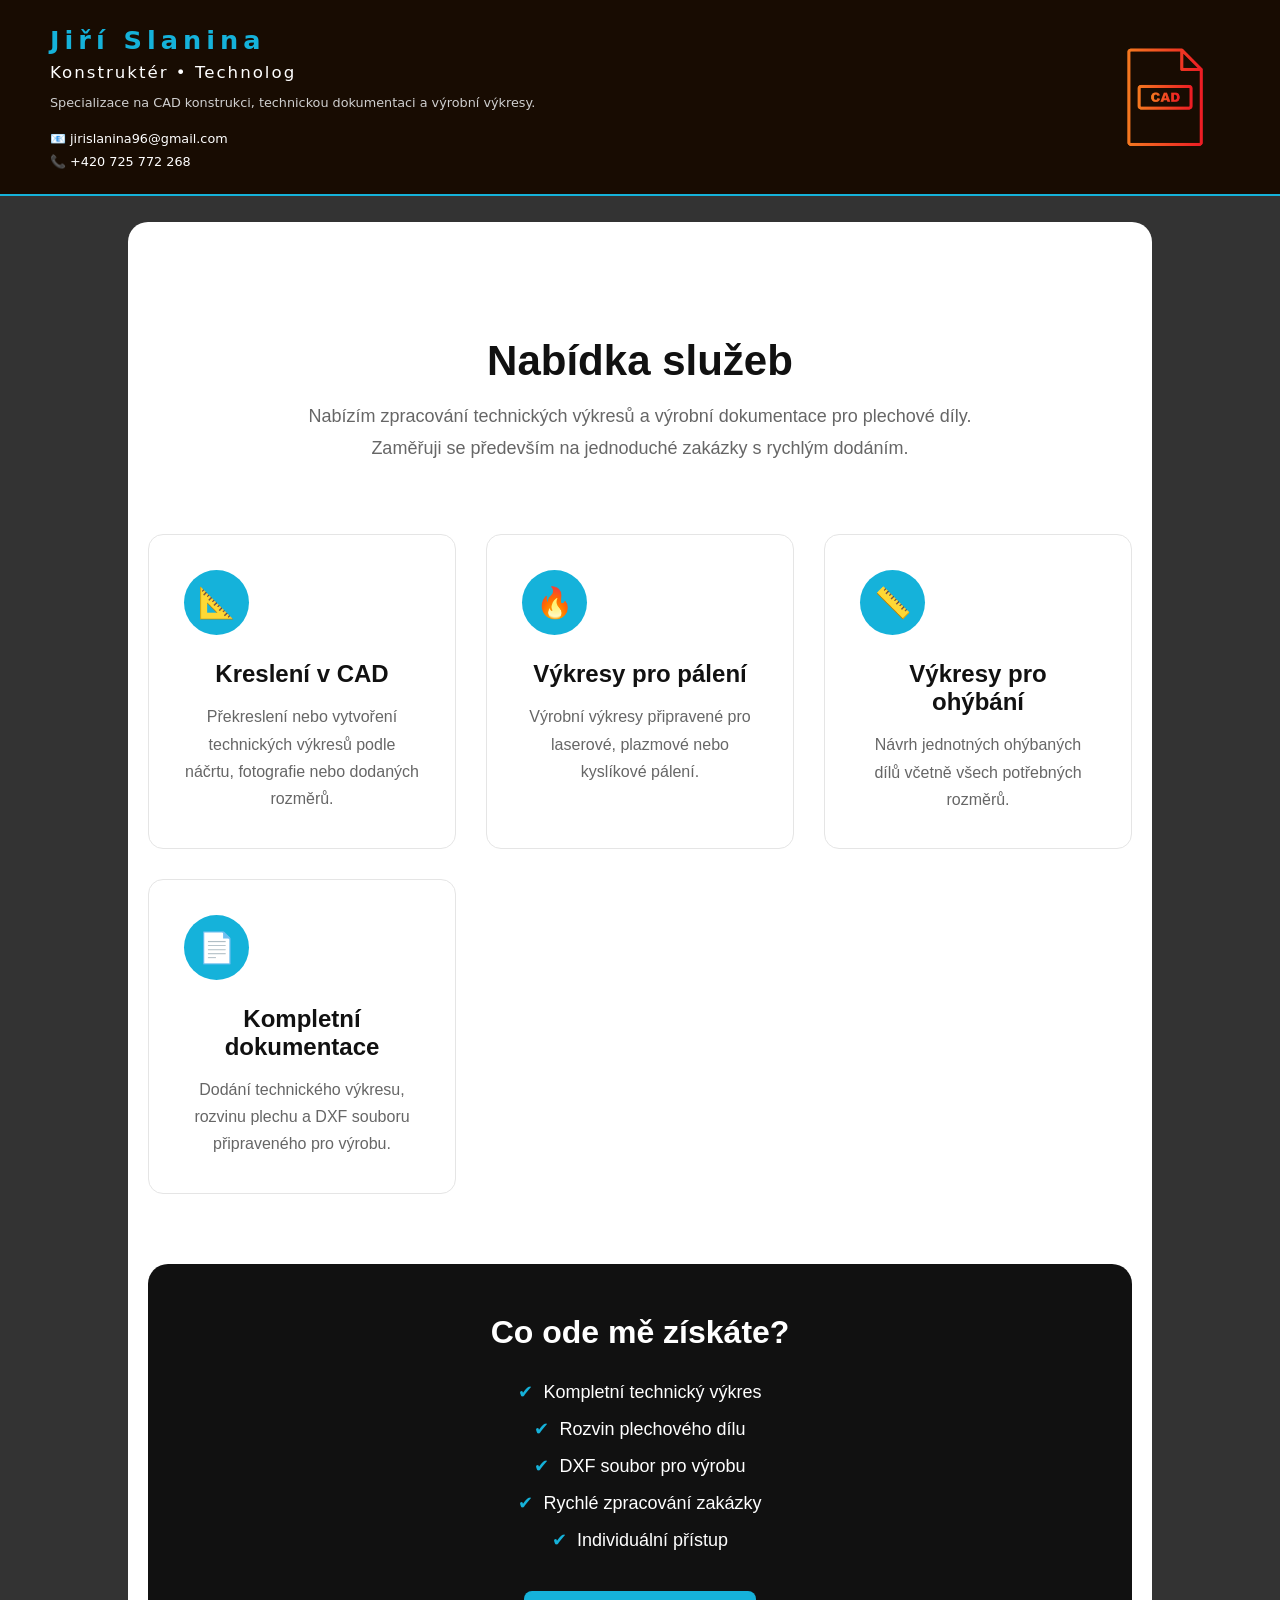
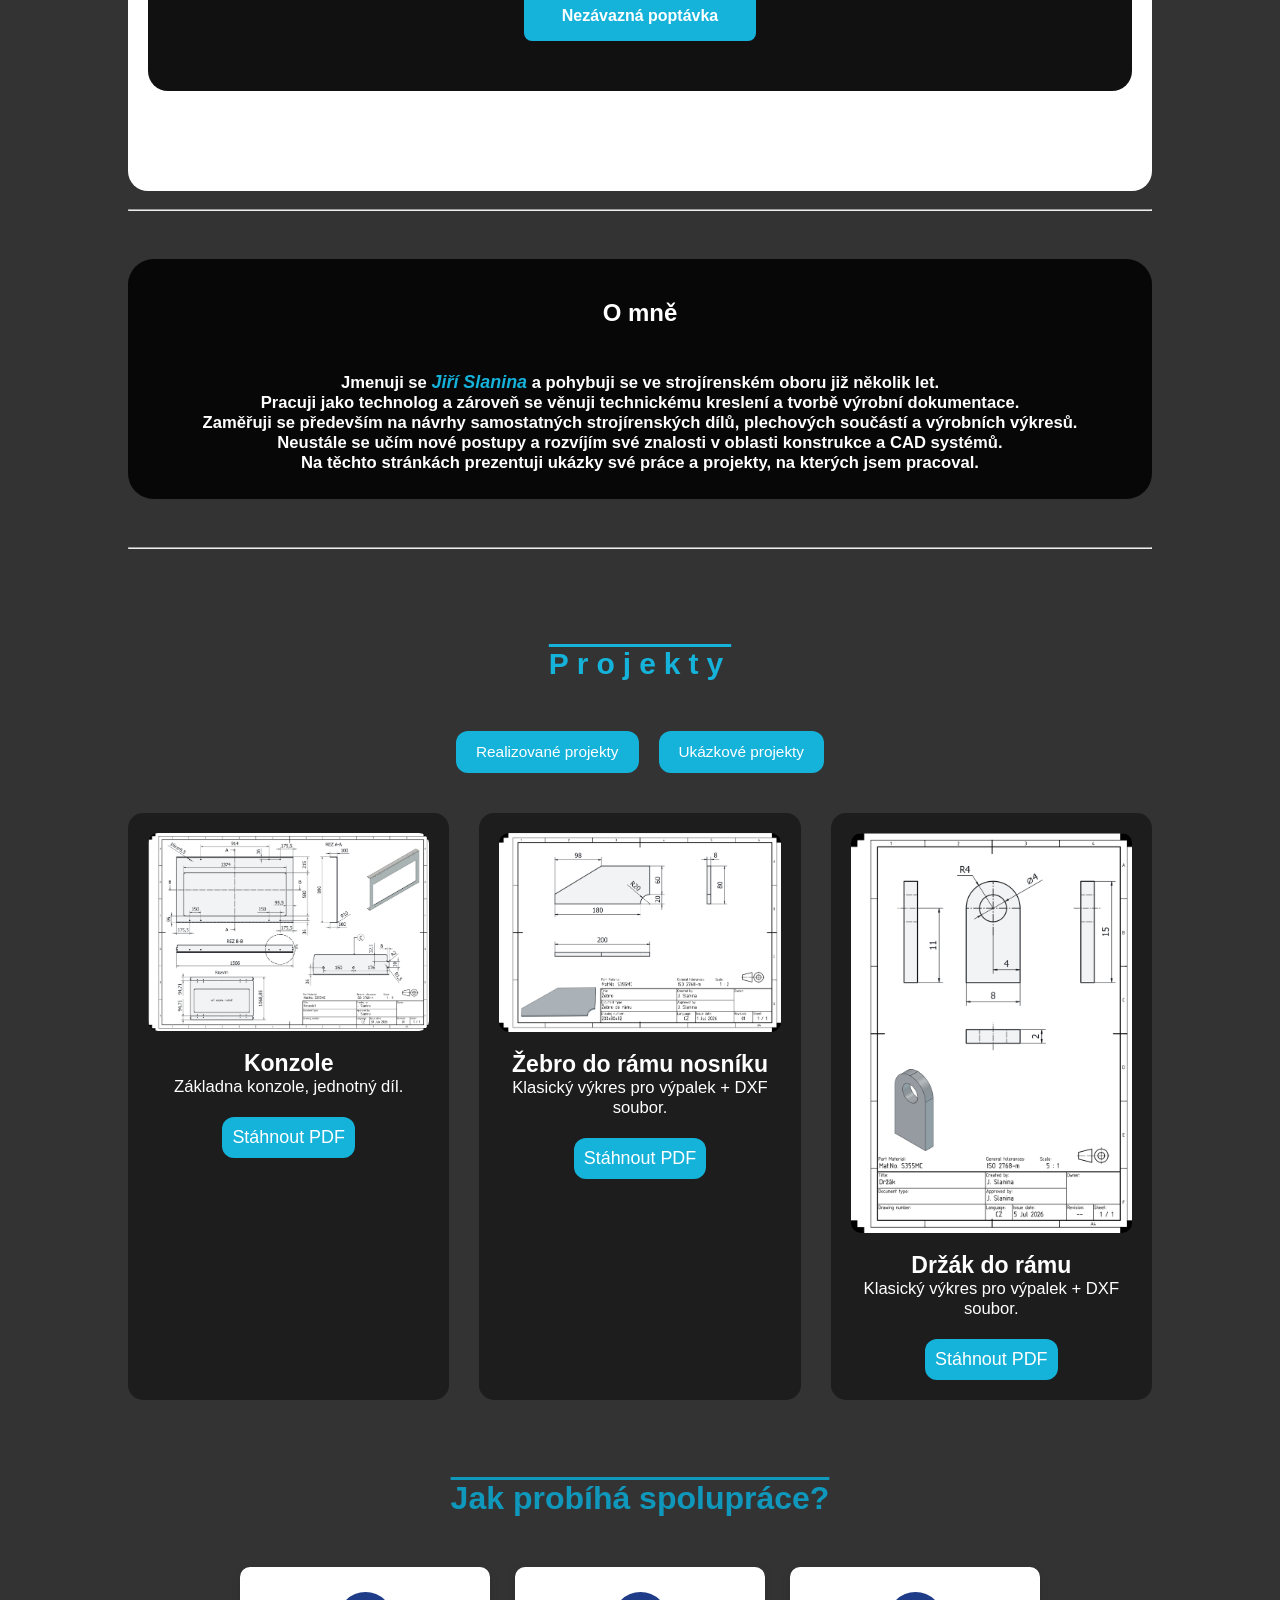
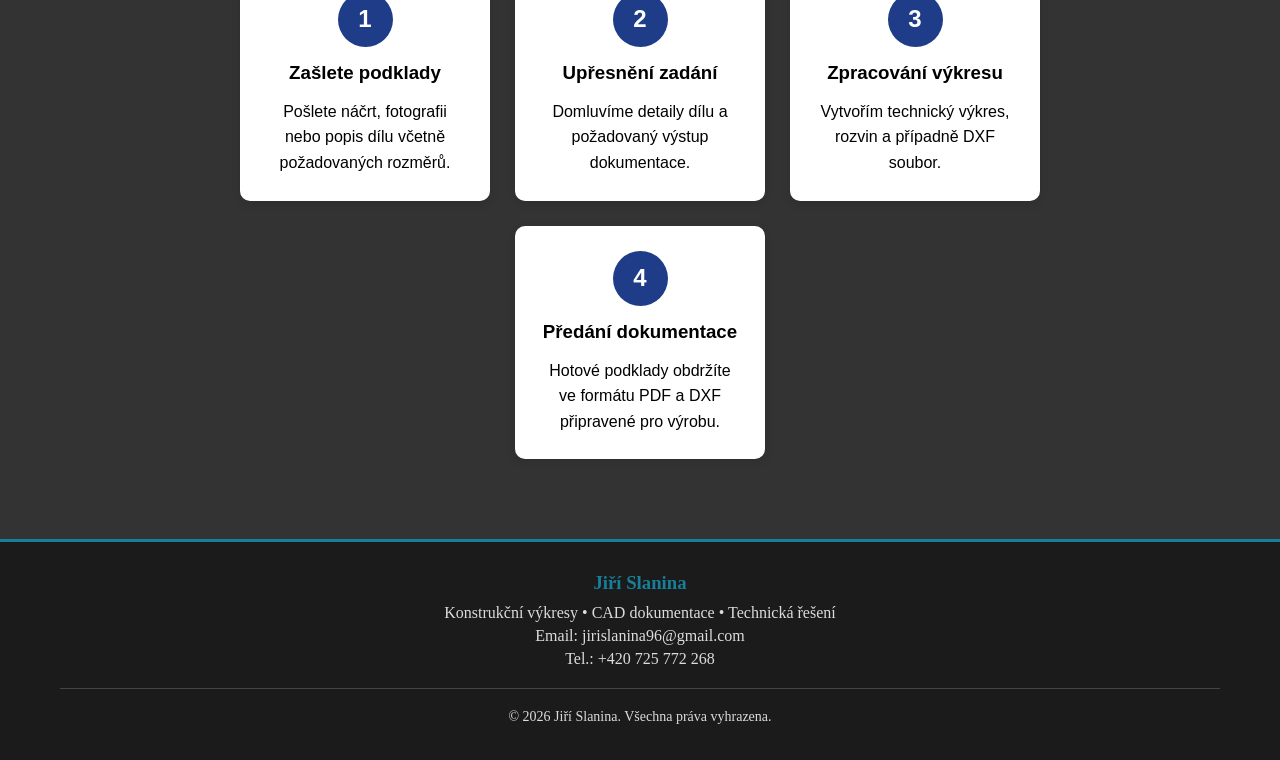
==== index.html @ 7b2557df "Add files via upload" ====
<!DOCTYPE html>
<html lang="cs">

<head>
    <meta charset="UTF-8">
    <meta name="viewport" content="width=device-width, initial-scale=1.0">
    <link rel="stylesheet" href="index-style.css">
    <link rel="shortcut icon" href="favicon/favicon-32x32.png" type="image/x-icon">
    <title>Jiří Slanina - Konstrukcér CAD</title>
</head>

<body>

    <header>

    <div class="header-info">

        <div class="hlavicka">
            <h2>Jiří Slanina</h2>
            <p>Konstruktér • Technolog</p>
            <span>Specializace na CAD konstrukci, technickou dokumentaci a výrobní výkresy.</span>
        </div>

        <div class="contact">
            <h4>📧 jirislanina96@gmail.com</h4>
            <h4>📞 +420 725 772 268</h4>
        </div>

    </div>

    <div class="ikona">
        <img src="img/cad-ikon.png" alt="CAD ikona">
    </div>

</header>


    <main>



        <!--**********************ZKUŠEBNÍ-->
        <section id="sluzby" class="services">
            <div class="container">

                <div class="section-title">
                    <h2>Nabídka služeb</h2>
                    <p>
                        Nabízím zpracování technických výkresů a výrobní dokumentace
                        pro plechové díly. Zaměřuji se především na jednoduché zakázky
                        s rychlým dodáním.
                    </p>
                </div>

                <div class="services-grid">

                    <div class="service-box">
                        <div class="icon">📐</div>
                        <h3>Kreslení v CAD</h3>
                        <p>
                            Překreslení nebo vytvoření technických výkresů podle
                            náčrtu, fotografie nebo dodaných rozměrů.
                        </p>
                    </div>

                    <div class="service-box">
                        <div class="icon">🔥</div>
                        <h3>Výkresy pro pálení</h3>
                        <p>
                            Výrobní výkresy připravené pro laserové, plazmové
                            nebo kyslíkové pálení.
                        </p>
                    </div>

                    <div class="service-box">
                        <div class="icon">📏</div>
                        <h3>Výkresy pro ohýbání</h3>
                        <p>
                            Návrh jednotných ohýbaných dílů včetně všech
                            potřebných rozměrů.
                        </p>
                    </div>

                    <div class="service-box">
                        <div class="icon">📄</div>
                        <h3>Kompletní dokumentace</h3>
                        <p>
                            Dodání technického výkresu, rozvinu plechu a DXF souboru
                            připraveného pro výrobu.
                        </p>
                    </div>

                </div>

                <div class="service-info">

                    <h3>Co ode mě získáte?</h3>

                    <ul>
                        <li>Kompletní technický výkres</li>
                        <li>Rozvin plechového dílu</li>
                        <li>DXF soubor pro výrobu</li>
                        <li>Rychlé zpracování zakázky</li>
                        <li>Individuální přístup</li>
                    </ul>

                    <a href="kontakt.html" target="_blank" class="btn-primary">
                        Nezávazná poptávka
                    </a>

                </div>

            </div>
        </section>

        <!--****************************-->


<br>
<hr>
<br>
        <div class="me">
            <h1>O mně</h1>
            <h3>Jmenuji se <i>Jiří Slanina</i> a pohybuji se ve strojírenském oboru již několik let. <br>Pracuji
                jako technolog a zároveň se věnuji technickému kreslení a tvorbě výrobní dokumentace. <br>Zaměřuji se především na návrhy samostatných strojírenských dílů, plechových součástí a výrobních
                výkresů. <br>Neustále se učím nové postupy a rozvíjím své znalosti v oblasti konstrukce a CAD
                systémů. <br>Na těchto stránkách prezentuji ukázky své práce a projekty, na kterých jsem pracoval.
            </h3>
        </div>
        <br>
<hr>
<br>
        <section class="projekty">

    <h1>Projekty</h1>

    <div class="projekty-menu">
        <button id="btn-real">Realizované projekty</button>
        <button id="btn-test">Ukázkové projekty</button>
    </div>

    <!-- REALIZOVANÉ -->

    <div class="projekty-row" id="realizovane">

        <div class="projekt">
            <img src="project/konzole.png" alt="Projekt 4">
            <h3>Konzole</h3>
            <p>Základna konzole, jednotný díl.</p>
            <a href="project/Konzole-1.pdf" download>Stáhnout PDF</a>
        </div>

        <div class="projekt">
            <img src="project/Žebro do rámu.png" alt="Projekt 2">
            <h3>Žebro do rámu nosníku</h3>
            <p>Klasický výkres pro výpalek + DXF soubor.</p>
            <a href="project/Žebro 200x80x8.pdf" download>Stáhnout PDF</a>
        </div>

        <div class="projekt">
            <img src="project/Držák.png" alt="Projekt 2">
            <h3>Držák do rámu</h3>
            <p>Klasický výkres pro výpalek + DXF soubor.</p>
            <a href="project/Držák.pdf" download>Stáhnout PDF</a>
        </div>
    </div>

    <!--                         UKÁZKOVÉ                  -->

    <div class="projekty-row" id="ukazkove">

        <div class="projekt">
            <img src="project/Držak světla v kabině.png" alt="Projekt 3">
            <h3>Držák světla v kabině</h3>
            <p>Ohýbaný díl s drážkami a otvory + rozvin s DXF.</p>
            <a href="project/Žebro 200x80x8.pdf" download>Stáhnout PDF</a>
        </div>

        <div class="projekt">
            <img src="project/Podložka.png" alt="Projekt 4">
            <h3>Podložka</h3>
            <p>Technický výkres podložky pro usazení trubky.</p>
            <a href="project/Konzole-1.pdf" download>Stáhnout PDF</a>
        </div>

        <div class="projekt">
            <img src="project/Výpalek s otvorem.png" alt="Projekt 5">
            <h3>Krytka</h3>
            <p>Zakrývací plech.</p>
            <a href="project/Výpalek s otvorem.pdf" download>Stáhnout PDF</a>
        </div>

    </div>

</section>


        <section class="spoluprace">

    <h1>Jak probíhá spolupráce?</h1>

    <div class="kroky">

        <div class="krok">
            <span>1</span>
            <h3>Zašlete podklady</h3>
            <p>
                Pošlete náčrt, fotografii nebo popis dílu
                včetně požadovaných rozměrů.
            </p>
        </div>

        <div class="krok">
            <span>2</span>
            <h3>Upřesnění zadání</h3>
            <p>
                Domluvíme detaily dílu a požadovaný
                výstup dokumentace.
            </p>
        </div>

        <div class="krok">
            <span>3</span>
            <h3>Zpracování výkresu</h3>
            <p>
                Vytvořím technický výkres, rozvin
                a případně DXF soubor.
            </p>
        </div>

        <div class="krok">
            <span>4</span>
            <h3>Předání dokumentace</h3>
            <p>
                Hotové podklady obdržíte ve formátu
                PDF a DXF připravené pro výrobu.
            </p>
        </div>

    </div>

</section>


    </main>
    <!--**************************KONEC MAIN***************************
-->


    <footer>
        <div class="paticka">
            <div class="paticka-info">
                <h3>Jiří Slanina</h3>
                <p>Konstrukční výkresy • CAD dokumentace • Technická řešení</p>
            </div>

            <div class="paticka-kontakt">
                <p>Email: jirislanina96@gmail.com</p>
                <p>Tel.: +420 725 772 268</p>
            </div>

            <div class="paticka-copy">
                <p>&copy; 2026 Jiří Slanina. Všechna práva vyhrazena.</p>
            </div>
        </div>
    </footer>

<script src="script.js"></script>
</body>

</html>
---- index-style.css ----
*{
    margin: 0;
    padding: 0;
    box-sizing:border-box;
}


/*      BODY
*/
body{
    background-color: #000000cc;
}





/*      BODY END
*/






/*      HEADER
*/
header{
    width: 100%;
    background-color: rgb(24, 12, 2);
    border-bottom: 2px solid #15b2da;

    display: flex;
    justify-content: space-between;
    align-items: center;

    padding: 25px 50px;

    font-family: system-ui, -apple-system, BlinkMacSystemFont,
                 'Segoe UI', Roboto, Oxygen, Ubuntu, Cantarell,
                 'Open Sans', 'Helvetica Neue', sans-serif;
}

.header-info{
    display: flex;
    flex-direction: column;
    gap: 20px;
}

.hlavicka h2{
    font-size: clamp(24px, 2vw, 40px);
    color: #15b2da;
    letter-spacing: 5px;
    margin-bottom: 8px;
}

.hlavicka p{
    font-size: clamp(15px, 1.3vw, 24px);
    color: #ffffff;
    letter-spacing: 2px;
    margin-bottom: 10px;
}

.hlavicka span{
    color: #cfcfcf;
    font-size: clamp(12px, 1vw, 18px);
}

.contact{
    display: flex;
    flex-direction: column;
    gap: 8px;
}

.contact h4{
    color: white;
    font-size: clamp(12px, 1vw, 18px);
    font-weight: 500;
}

.ikona img{
    width: 130px;
    display: block;
}

@media (max-width: 768px){

    header{
        flex-direction: column;
        text-align: center;
        gap: 25px;
        padding: 25px 15px;
    }

    .header-info{
        align-items: center;
    }

    .ikona img{
        width: 100px;
    }
}


/**************************************/

/**************************************************zkušební */
.services{
    background:#ffffff;
    padding:100px 20px;
    border-radius: 20px;
}

.container{
    max-width:1200px;
    margin:auto;
}

.section-title{
    text-align:center;
    margin-bottom:70px;
}

.section-title span{
    color:#15b2da;
    font-weight:700;
    letter-spacing:2px;
    font-size: clamp(14px, 1.5vw, 28px);
    text-decoration: overline;
}

.section-title h2{
    font-size:42px;
    color:#111;
    margin:15px 0;
}

.section-title p{
    max-width:700px;
    margin:auto;
    color:#666;
    line-height:1.8;
    font-size:18px;
}

.services-grid{
    display:grid;
    grid-template-columns:repeat(auto-fit,minmax(260px,1fr));
    gap:30px;
}

.service-box{
    background:#fff;
    border:1px solid #e5e5e5;
    border-radius:15px;
    padding:35px;
    transition:.3s;
}

.service-box:hover{
    transform:translateY(-8px);
    border-color:#15b2da;
    box-shadow:0 15px 35px rgba(0,0,0,.08);
}

.icon{
    width:65px;
    height:65px;
    background:#15b2da;
    color:#fff;
    border-radius:50%;
    display:flex;
    justify-content:center;
    align-items:center;
    font-size:30px;
    margin-bottom:25px;
}

.service-box h3{
    font-size:24px;
    margin-bottom:15px;
    color:#111;
}

.service-box p{
    color:#666;
    line-height:1.7;
}

.service-info{
    margin-top:70px;
    background:#111;
    color:#fff;
    border-radius:20px;
    padding:50px;
    text-align:center;
}

.service-info h3{
    font-size:32px;
    margin-bottom:30px;
}

.service-info ul{
    list-style:none;
    padding:0;
    margin:0 0 40px;
}

.service-info li{
    margin:15px 0;
    font-size:18px;
}

.service-info li::before{
    content:"✔";
    color:#15b2da;
    margin-right:10px;
}

.btn-primary{
    display:inline-block;
    background:#15b2da;
    color:#fff;
    padding:16px 38px;
    border-radius:8px;
    text-decoration:none;
    font-weight:600;
    transition:.3s;
}

.btn-primary:hover{
    background:#0f98bb;
    transform:translateY(-3px);
}


/********************************/

/*      HEADER END
*/










/*      MAIN
*/

main{
    width: 80%;
    text-align: center;
    margin: 2vw auto;
    font-family:'Trebuchet MS', 'Lucida Sans Unicode', 'Lucida Grande', 'Lucida Sans', Arial, sans-serif;
}

.me{
    background-color: rgba(0, 0, 0, 0.863);
    padding: 2vw;
    border-radius: 2vw;
    margin: 30px auto;
}

.me:hover{
    background-color: #f1e6e61a;
    transition: background 0.7s;
}

.me h1{
    font-size: clamp(24px, 1.7vw, 32px);
    padding: 15px;
    text-align: center;
    color: #fff;
}

.me h3{
    font-size: clamp(12px, 1.3vw, 22px);
    text-align: center;
    margin-top: 30px;
    color: #fff;
}

.me h3 i{
    color: #15b2da;
    font-size: clamp(14px, 1.4vw, 24px);
}



.projekty{
    margin: 2vw auto;
}

.projekty h1{
    margin-top: 80px;
    margin-bottom: 50px;
    text-decoration: overline;
    letter-spacing: 8px;
    color: #15b2da;
    font-size: clamp(30px, 2.2vw, 40px);
}

.projekty-row{
    display: grid;
    grid-template-columns: repeat(3, 1fr);
    gap: 30px;
    width: 100%;
    margin: auto;
}

.projekt{
    background: rgba(0,0,0,0.438);
    border-radius: 15px;
    padding: 20px;
    text-align: center;
}

.projekt:hover{
    transform: scale(1.05);
}

.projekt img{
    width: 100%;
    border-radius: 10px;
}

.projekt h3{
    font-size: clamp(20px, 1.8vw, 30px);
    color: #fff;
    margin-top: 15px;
}

.projekt p{
    font-size: clamp(12px, 1.3vw, 22px);
    margin-bottom: 20px;
    color: #fff;
}

.projekt a{
    text-decoration: none;
    font-size: clamp(10px, 1.4vw, 20px);
    background-color: #15b2da;
    color: #fff;
    padding: 10px;
    border-radius: 12px;
    display: inline-block;
    white-space: nowrap;
}

.projekt a:hover{
    color: #000;
    background-color: #15b3daa8;
    transition: background 0.5s;
}

@media (max-width:900px){
    .projekty-row{
        grid-template-columns: repeat(2,1fr);
    }
}

@media (max-width:600px){
    .projekty-row{
        grid-template-columns: 1fr;
    }
}

.projekty-menu{
    display: flex;
    justify-content: center;
    gap: 20px;
    margin-bottom: 40px;
}

.projekty-menu button{
    border: none;
    padding: 12px 20px;
    border-radius: 12px;
    background-color: #15b2da;
    color: white;
    cursor: pointer;
    font-size: clamp(12px, 1.2vw, 18px);
}

.projekty-menu button:hover{
    background-color: #15b3daa8;
    color: black;
    transition: 0.5s;
}

/* při načtení stránky budou vidět jen realizované */

#ukazkove{
    display: none;
}





/* SPOLUPRÁCE */

.spoluprace {
    max-width: 1200px;
    margin: 80px auto;
    padding: 0 20px;
    text-align: center;
}

.spoluprace h1 {
    margin-bottom: 50px;
    font-size: 2rem;
    color: #0f98bb;
    text-decoration: overline;
}

.kroky {
    display: flex;
    flex-wrap: wrap;
    justify-content: center;
    gap: 25px;
}

.krok {
    width: 250px;
    padding: 25px;
    background: white;
    border-radius: 10px;
    box-shadow: 0 3px 10px rgba(0,0,0,0.1);
    transition: 0.3s;
}

.krok:hover {
    transform: translateY(-5px);
}

.krok span {
    display: flex;
    justify-content: center;
    align-items: center;
    width: 55px;
    height: 55px;
    margin: 0 auto 15px;
    background: #1f3c88;
    color: white;
    font-size: 1.5rem;
    font-weight: bold;
    border-radius: 50%;
}

.krok h3 {
    margin-bottom: 15px;
}

.krok p {
    line-height: 1.6;
}
/*      MAIN END
*/










/*      FOOTER
*/

footer {
    background-color: #1b1b1b;
    border-top: 3px solid #15b3daa8;
    margin-top: 80px;
}

.paticka {
    max-width: 1200px;
    margin: 0 auto;
    padding: 30px 20px;
    text-align: center;
}

.paticka h3 {
    color: #15b3daa8;
    margin-bottom: 10px;
}

.paticka p {
    color: #dcdcdc;
    margin: 5px 0;
}

.paticka-copy {
    margin-top: 20px;
    padding-top: 15px;
    border-top: 1px solid #444;
    font-size: 14px;
}




/*      FOOTER END
*/
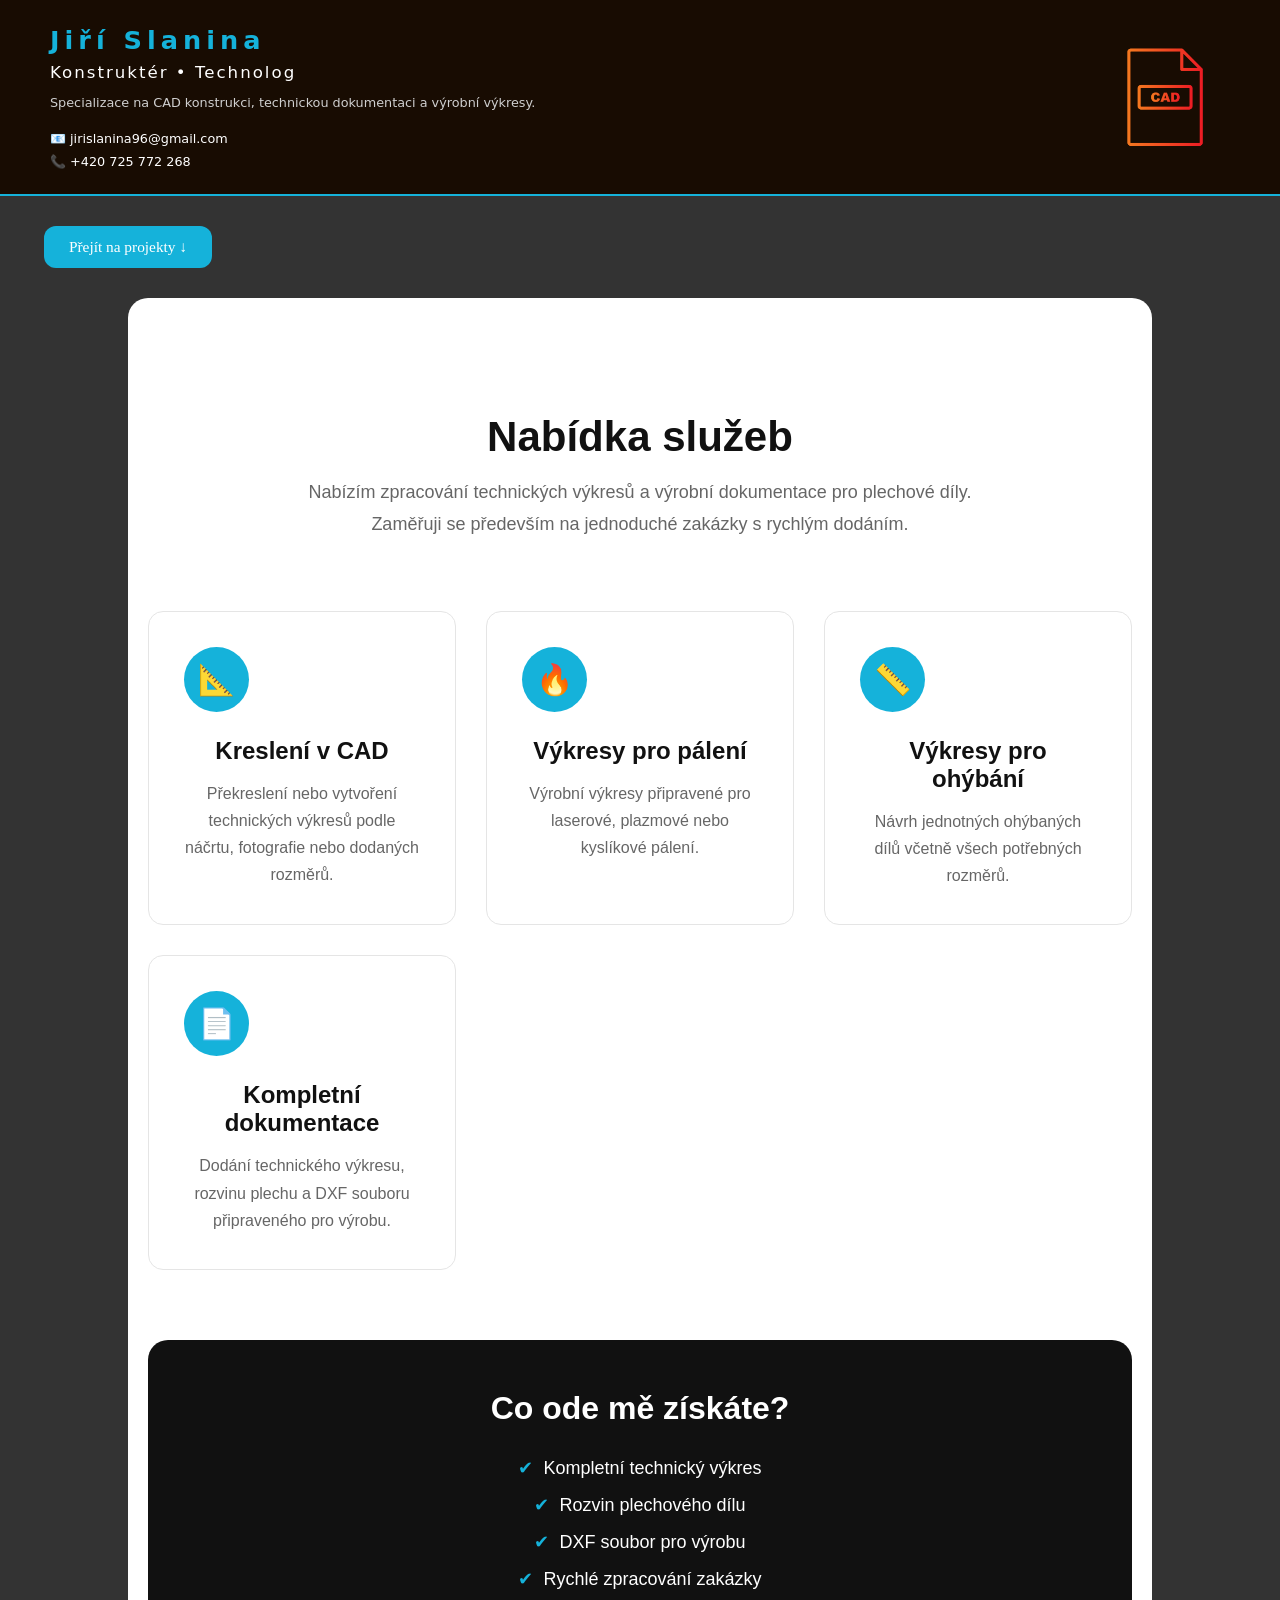
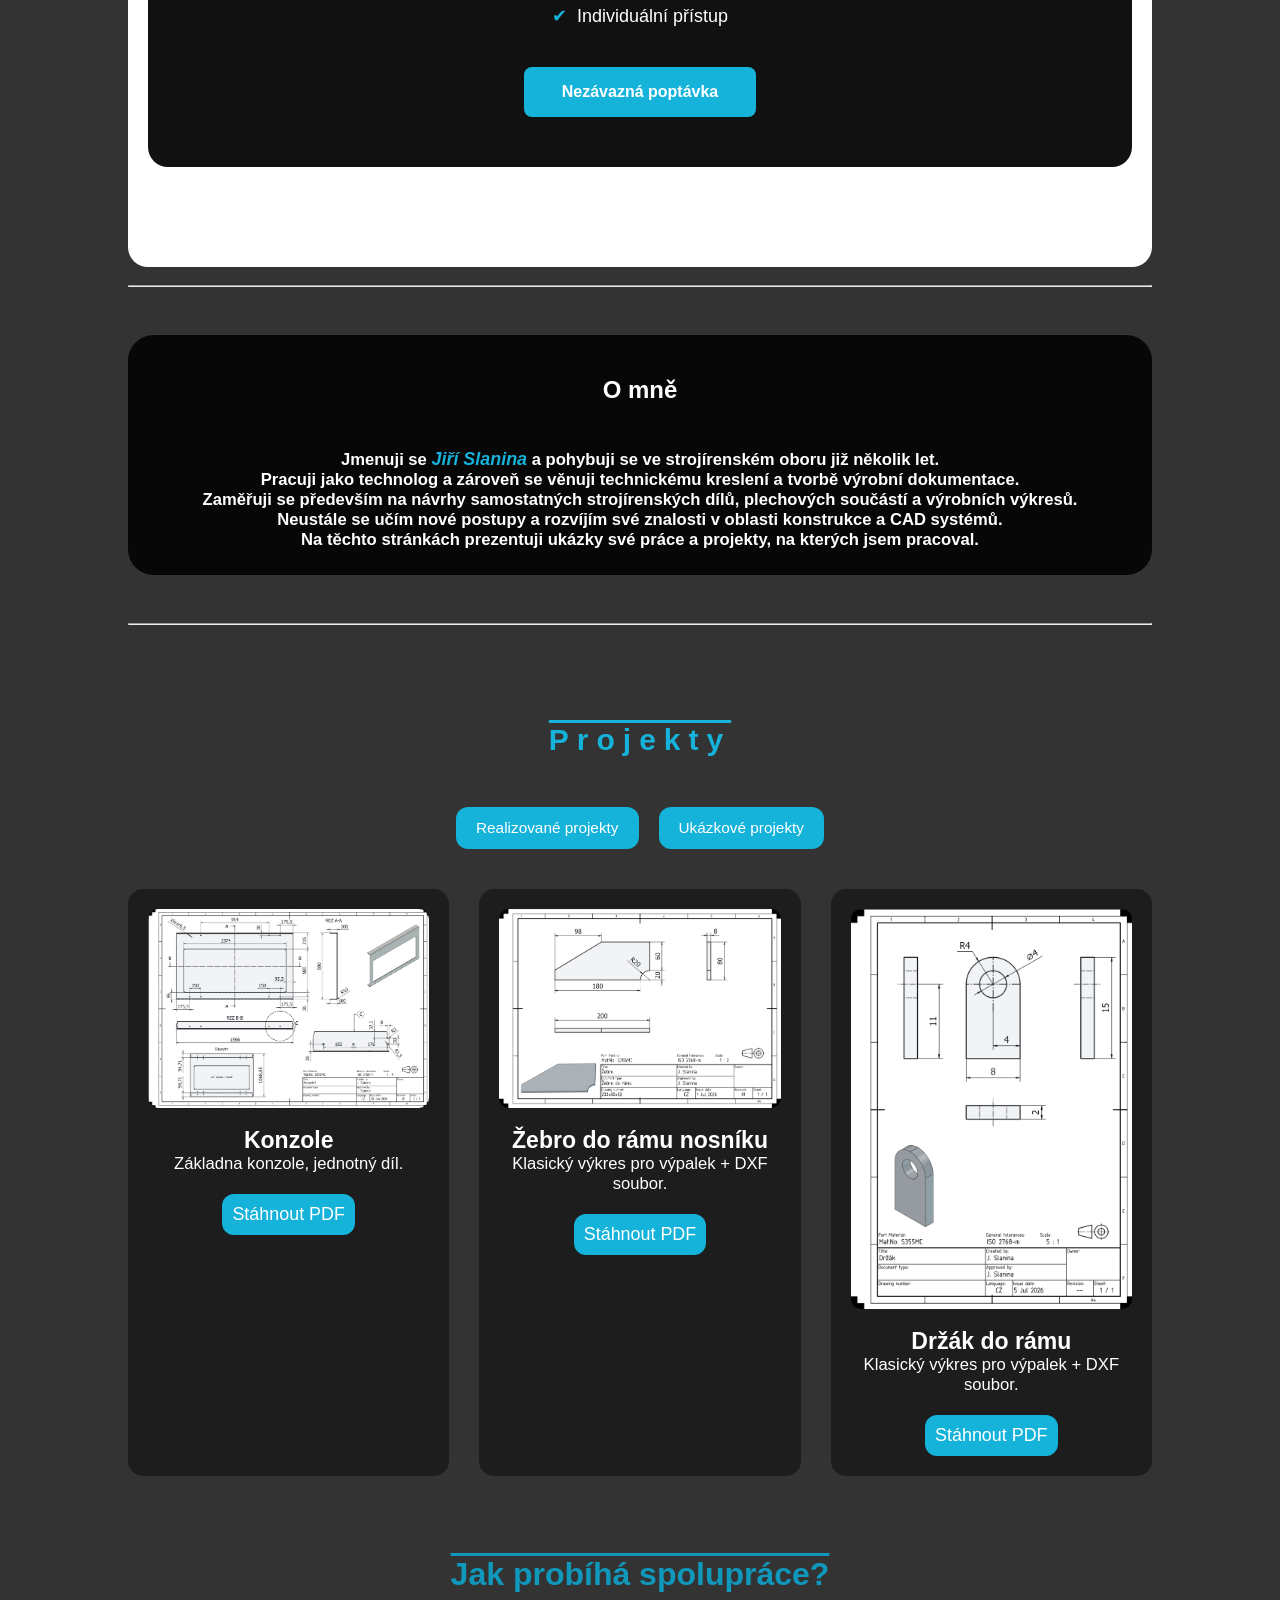
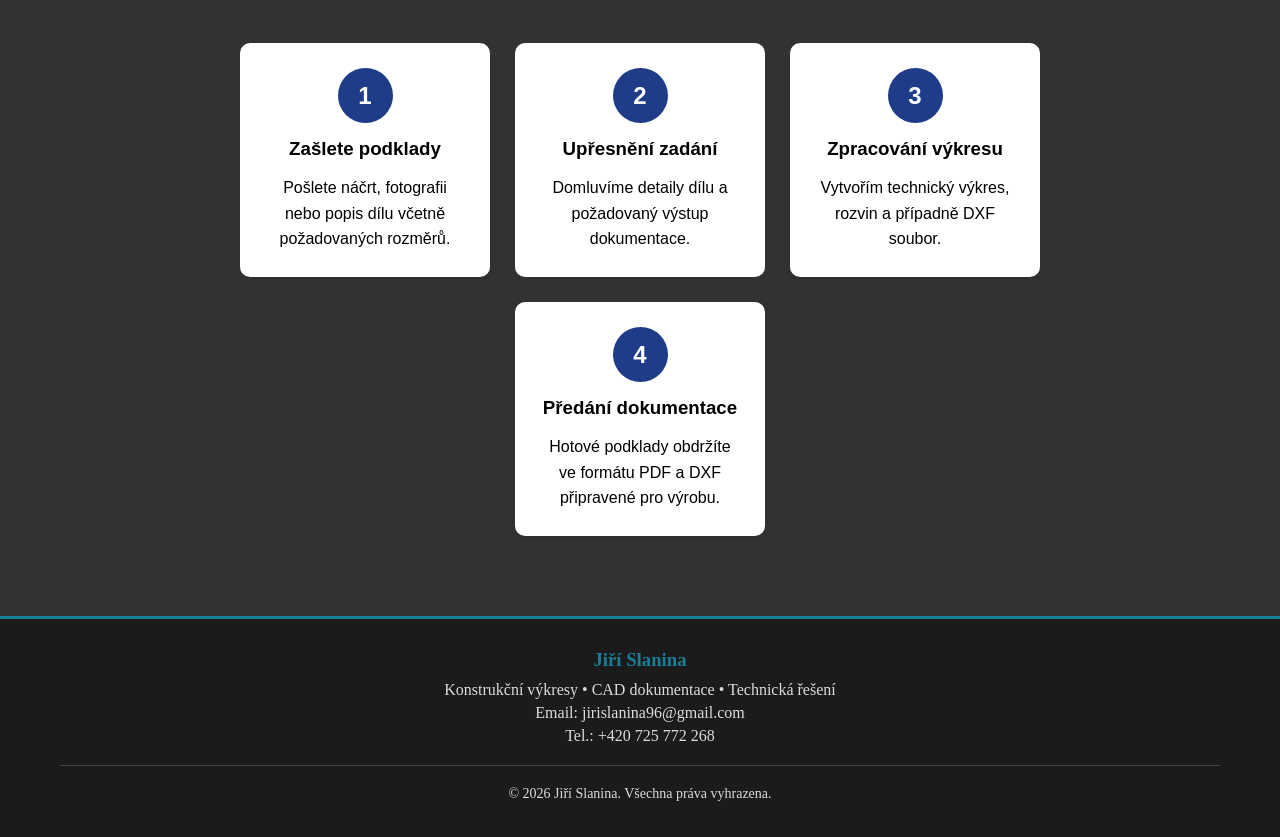
==== commit ba0110f9: "Add files via upload" ====
--- a/index.html
+++ b/index.html
@@ -34,6 +34,9 @@
 
 </header>
 
+    <div class="scroll-btn">
+        <a href="#projekty">Přejít na projekty ↓</a>
+    </div>
 
     <main>
 
@@ -130,18 +133,18 @@
         <br>
 <hr>
 <br>
-        <section class="projekty">
-
-    <h1>Projekty</h1>
-
-    <div class="projekty-menu">
-        <button id="btn-real">Realizované projekty</button>
-        <button id="btn-test">Ukázkové projekty</button>
-    </div>
+    <section class="projekty" id="projekty">
+
+        <h1>Projekty</h1>
+
+        <div class="projekty-menu">
+            <button id="btn-real">Realizované projekty</button>
+            <button id="btn-test">Ukázkové projekty</button>
+        </div>
 
     <!-- REALIZOVANÉ -->
 
-    <div class="projekty-row" id="realizovane">
+        <div class="projekty-row" id="realizovane">
 
         <div class="projekt">
             <img src="project/konzole.png" alt="Projekt 4">
--- a/index-style.css
+++ b/index-style.css
@@ -103,6 +103,43 @@
 
 
 /**************************************/
+
+/*tlačítko posunutí*/
+html{
+    scroll-behavior: smooth;
+}
+
+.scroll-btn{
+    width: 20%;
+    text-align: center;
+    margin: 30px 0;
+    cursor: pointer;
+}
+
+.scroll-btn a{
+    display: inline-block;
+    padding: 12px 25px;
+    background-color: #15b2da;
+    color: white;
+    text-decoration: none;
+    border-radius: 12px;
+    font-size: clamp(14px, 1.2vw, 18px);
+    transition: 0.3s;
+}
+
+.scroll-btn a:hover{
+    background-color: #0f98bb;
+    transform: translateY(-3px);
+}
+/**-****************************************/
+
+
+
+
+
+
+
+
 
 /**************************************************zkušební */
 .services{
@@ -369,6 +406,7 @@
         grid-template-columns: 1fr;
     }
 }
+
 
 .projekty-menu{
     display: flex;
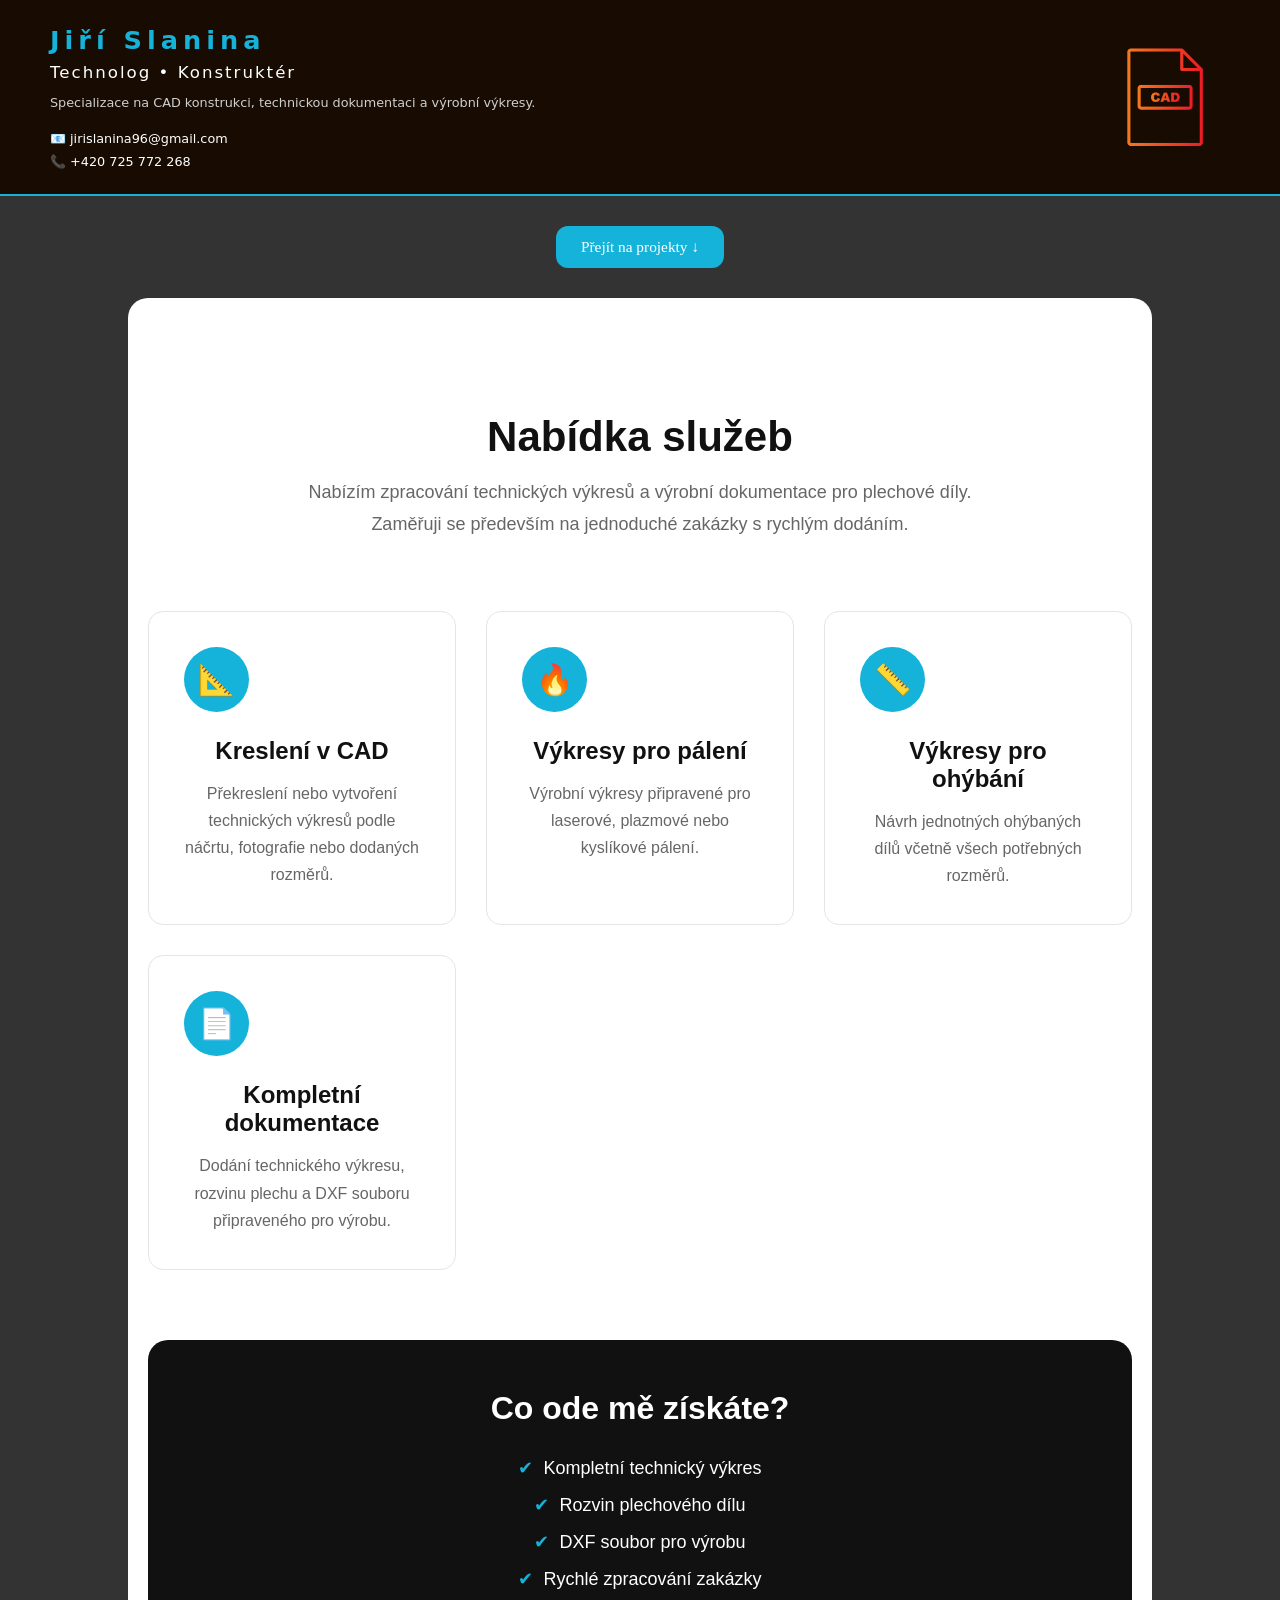
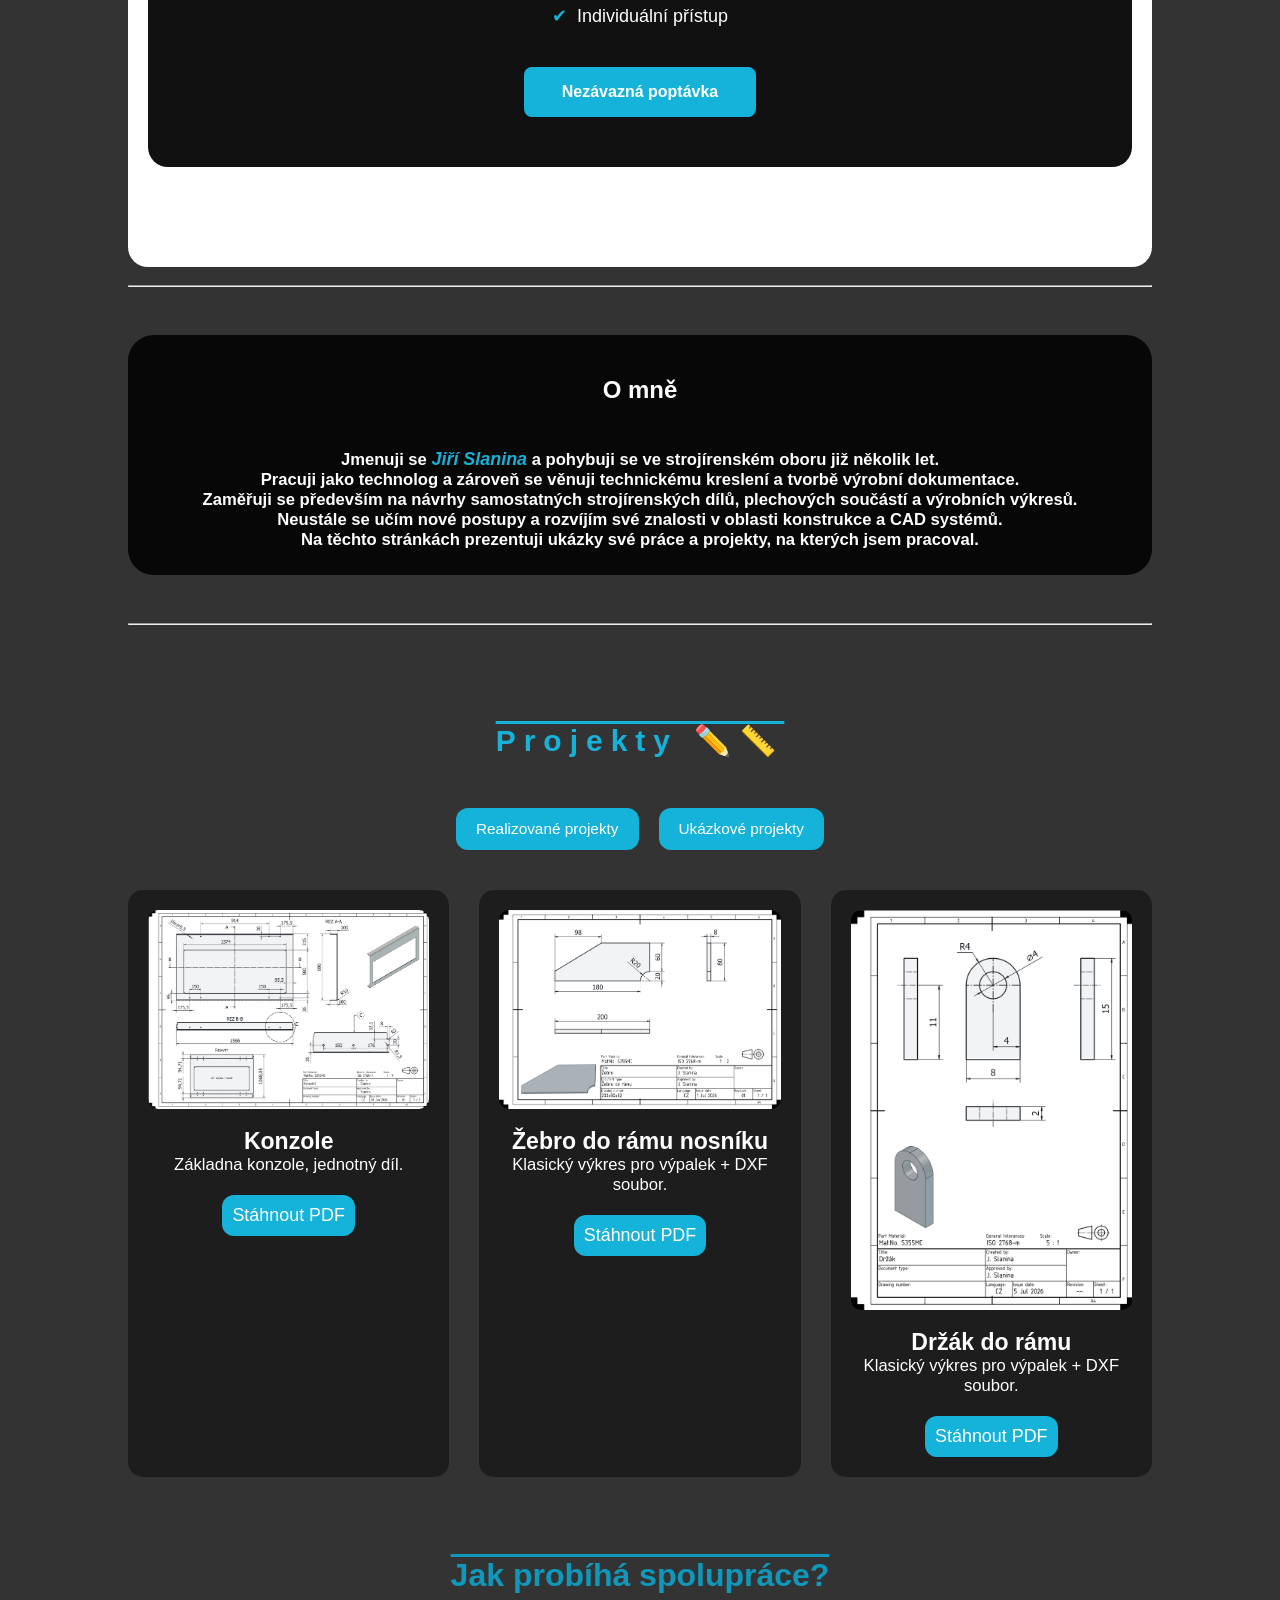
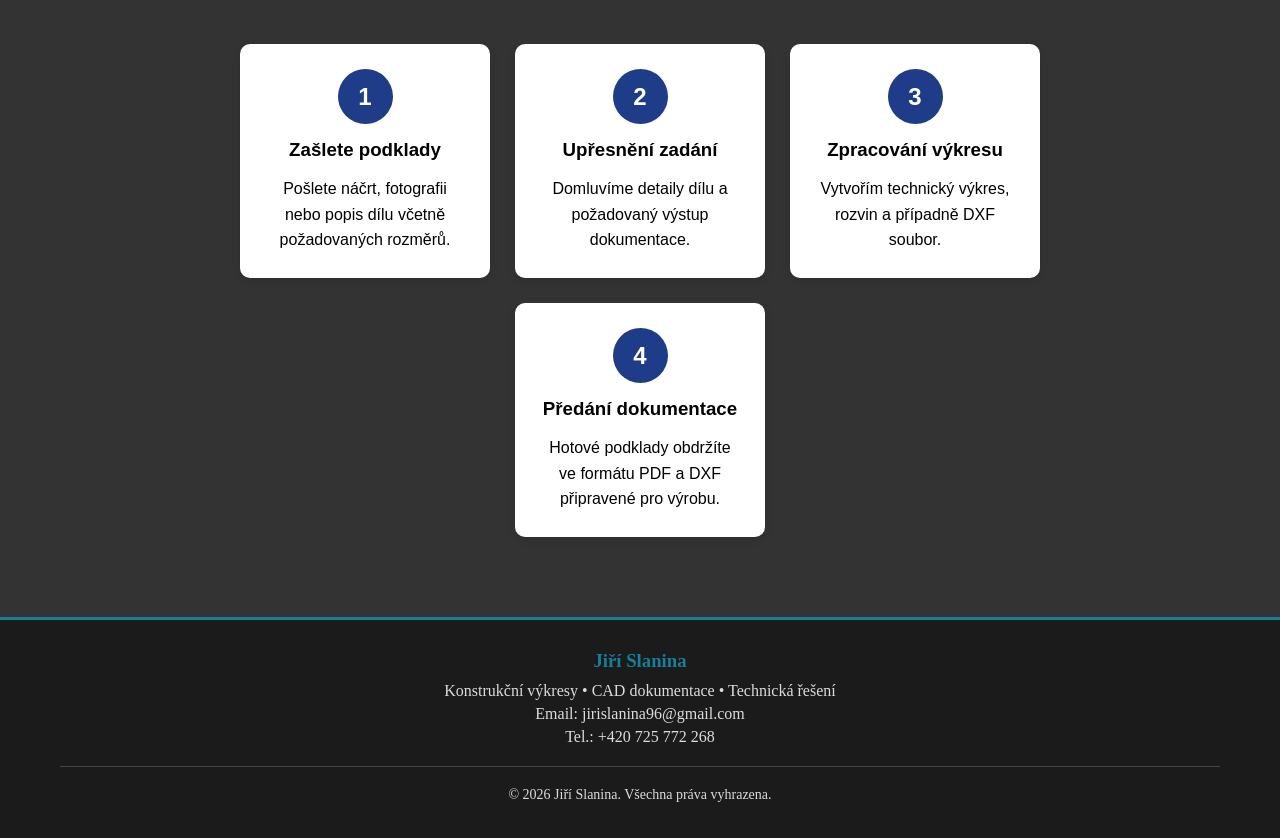
==== commit c5eae117: "Add files via upload" ====
--- a/index.html
+++ b/index.html
@@ -6,7 +6,7 @@
     <meta name="viewport" content="width=device-width, initial-scale=1.0">
     <link rel="stylesheet" href="index-style.css">
     <link rel="shortcut icon" href="favicon/favicon-32x32.png" type="image/x-icon">
-    <title>Jiří Slanina - Konstrukcér CAD</title>
+    <title>Jiří Slanina - Tech-Konstruktér CAD</title>
 </head>
 
 <body>
@@ -17,7 +17,7 @@
 
         <div class="hlavicka">
             <h2>Jiří Slanina</h2>
-            <p>Konstruktér • Technolog</p>
+            <p>Technolog • Konstruktér</p>
             <span>Specializace na CAD konstrukci, technickou dokumentaci a výrobní výkresy.</span>
         </div>
 
@@ -135,7 +135,7 @@
 <br>
     <section class="projekty" id="projekty">
 
-        <h1>Projekty</h1>
+        <h1>Projekty&nbsp;✏️📏</h1>
 
         <div class="projekty-menu">
             <button id="btn-real">Realizované projekty</button>
@@ -191,6 +191,20 @@
             <h3>Krytka</h3>
             <p>Zakrývací plech.</p>
             <a href="project/Výpalek s otvorem.pdf" download>Stáhnout PDF</a>
+        </div>
+
+        <div class="projekt">
+            <img src="project/Štítek bok rámu.png" alt="Projekt 5">
+            <h3>Štítek pro gravír</h3>
+            <p>Štítek na boční plech rámu, pro gravírování vlastnosti rámu.</p>
+            <a href="project/Štítek bok rámu.pdf" download>Stáhnout PDF</a>
+        </div>
+
+        <div class="projekt">
+            <img src="project/Žebro k zavaření.png" alt="">
+            <h3>Žebro na trubku</h3>
+            <p>Žebro k zavaření na trubku, který bude držet boční plechy.</p>
+            <a href="project/Žebro k zavaření.pdf"></a>
         </div>
 
     </div>
--- a/index-style.css
+++ b/index-style.css
@@ -104,15 +104,19 @@
 
 /**************************************/
 
+
+
+
+
 /*tlačítko posunutí*/
 html{
     scroll-behavior: smooth;
 }
 
 .scroll-btn{
-    width: 20%;
-    text-align: center;
-    margin: 30px 0;
+    white-space: nowrap;
+    text-align: center;
+    margin: 30px auto;
     cursor: pointer;
 }
 
@@ -131,6 +135,8 @@
     background-color: #0f98bb;
     transform: translateY(-3px);
 }
+
+
 /**-****************************************/
 
 
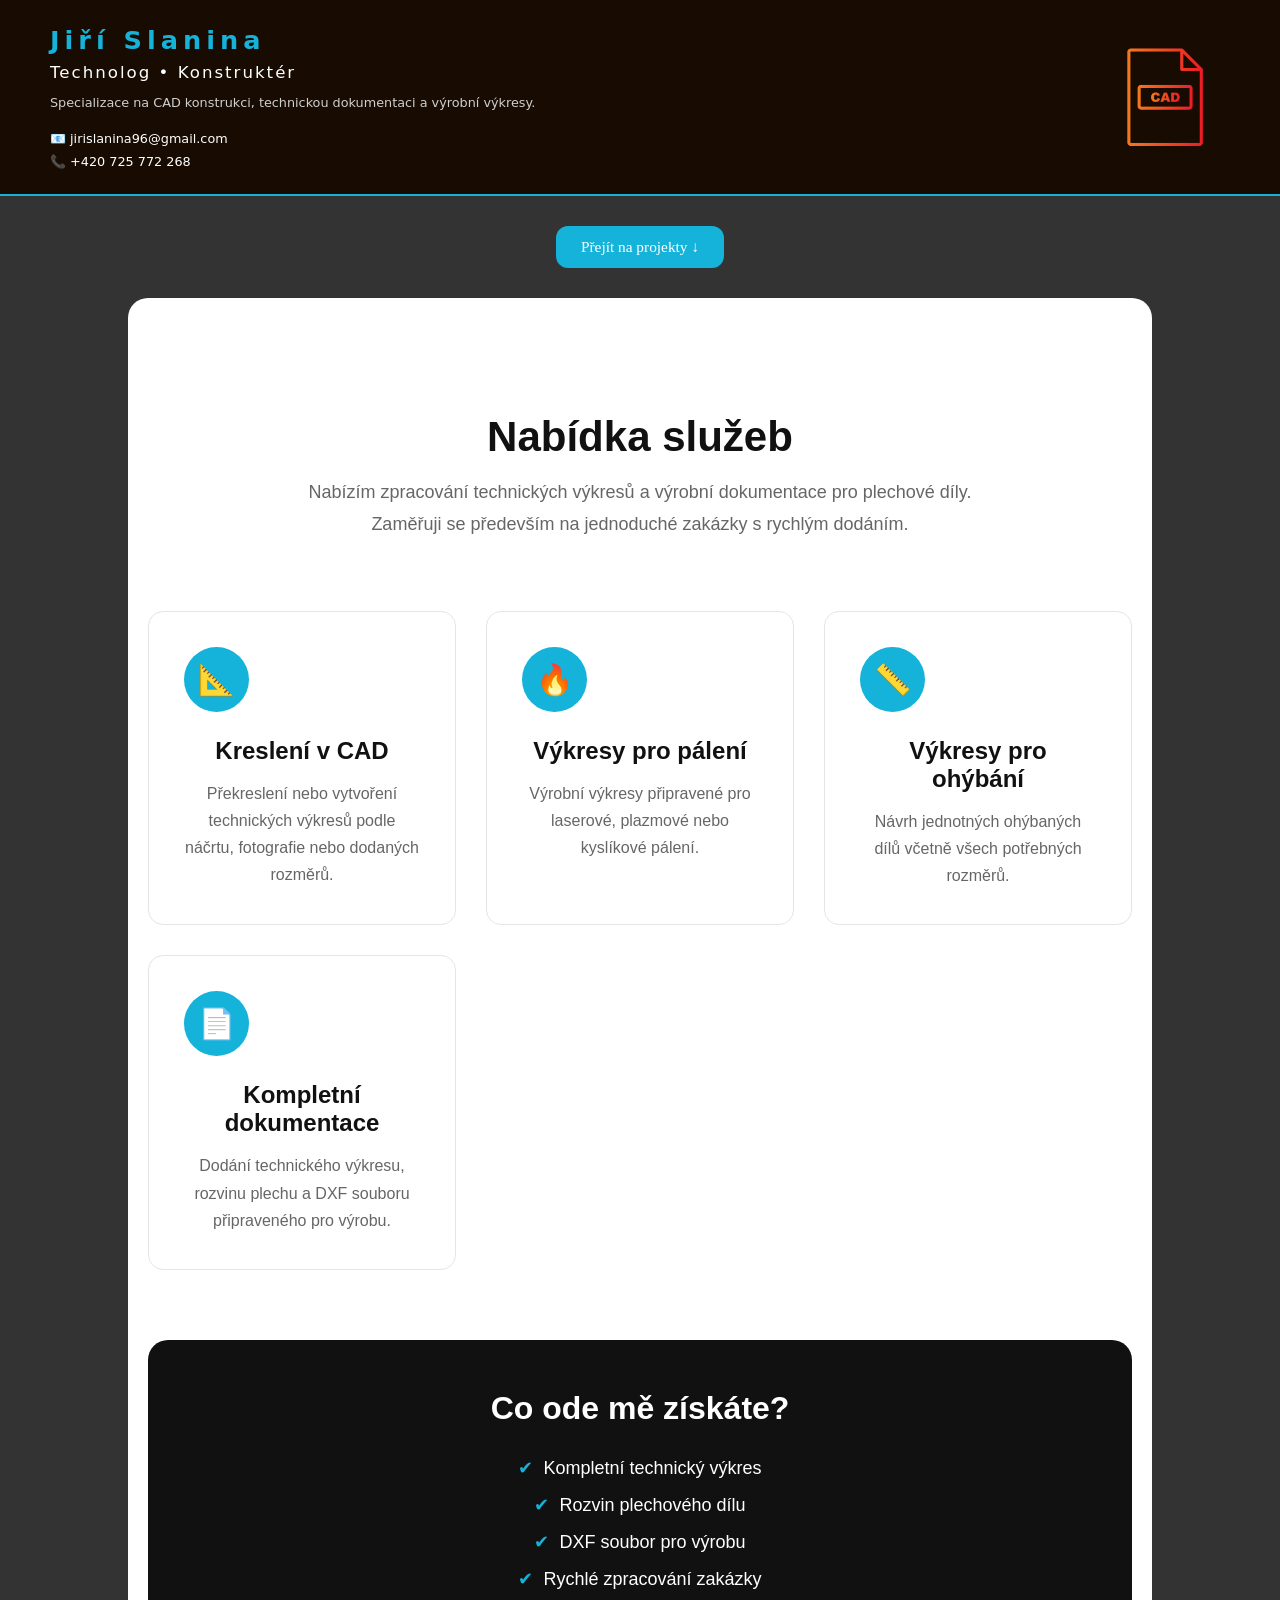
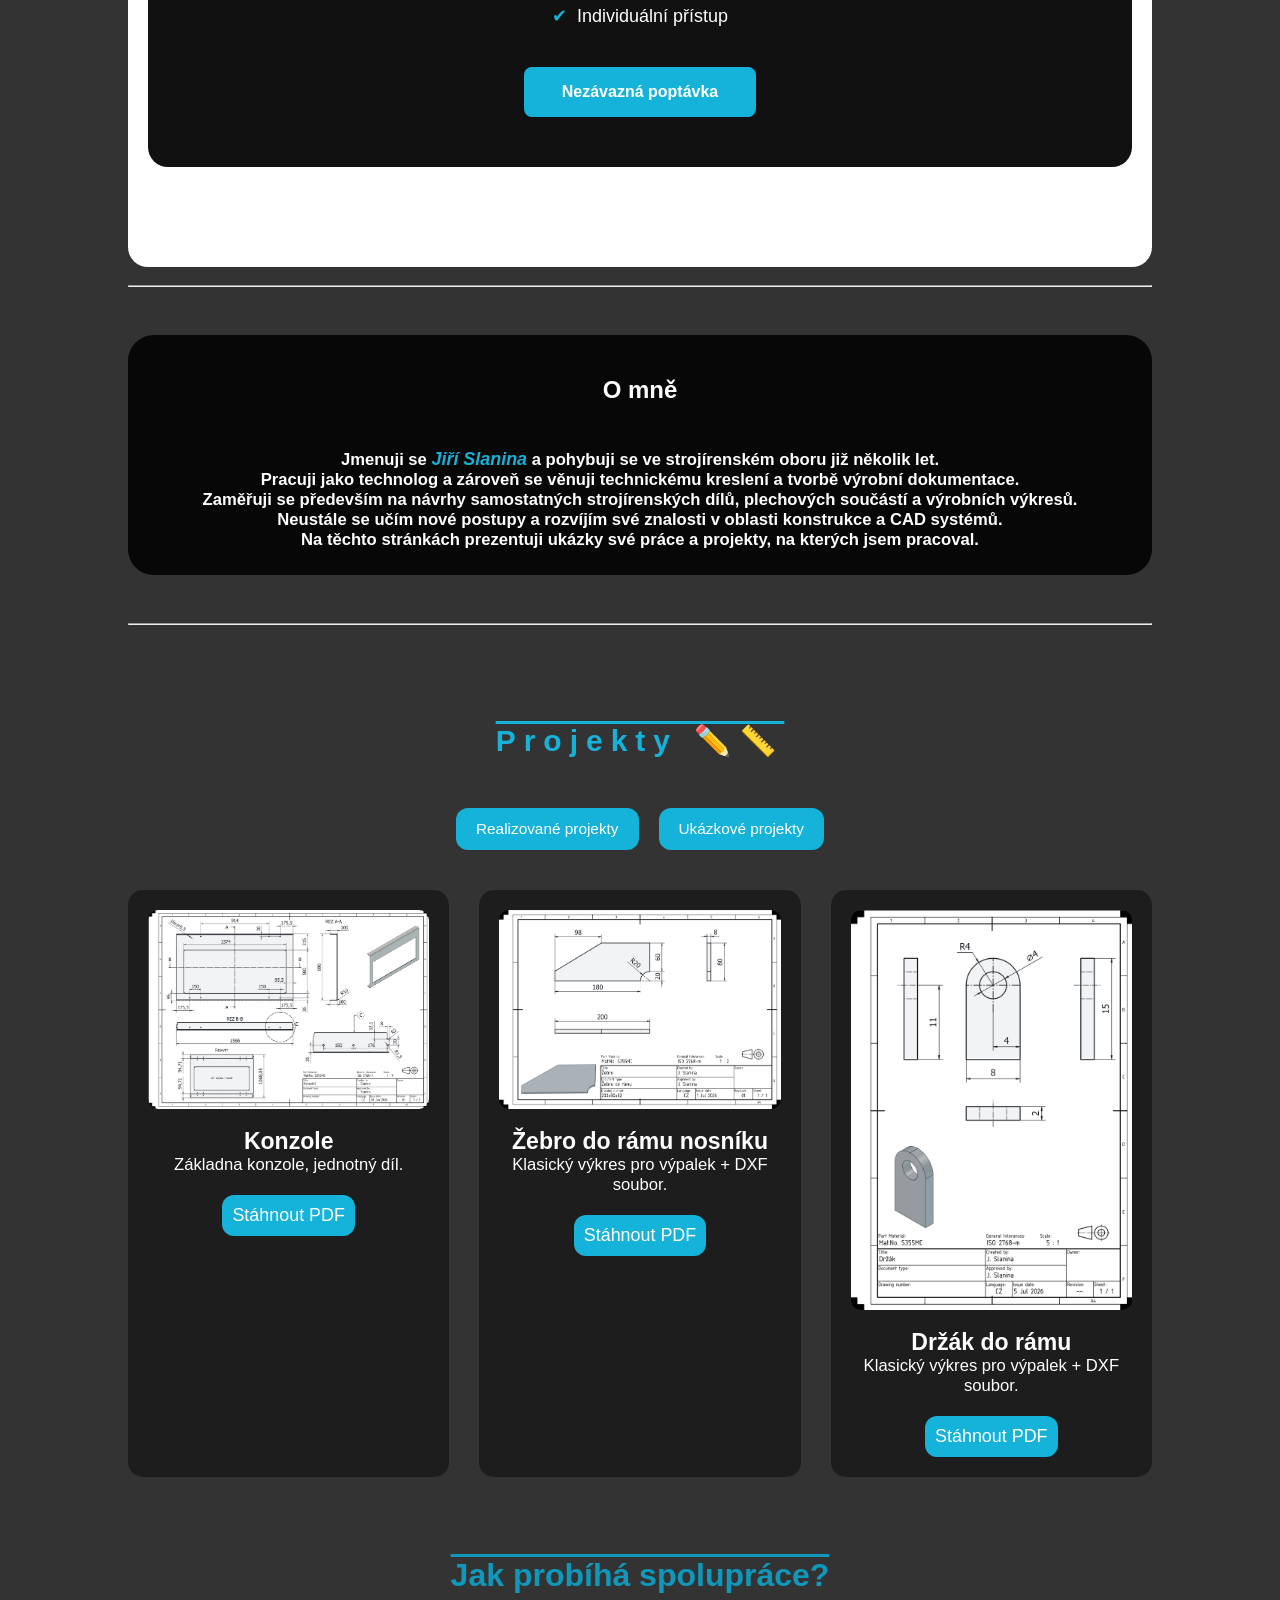
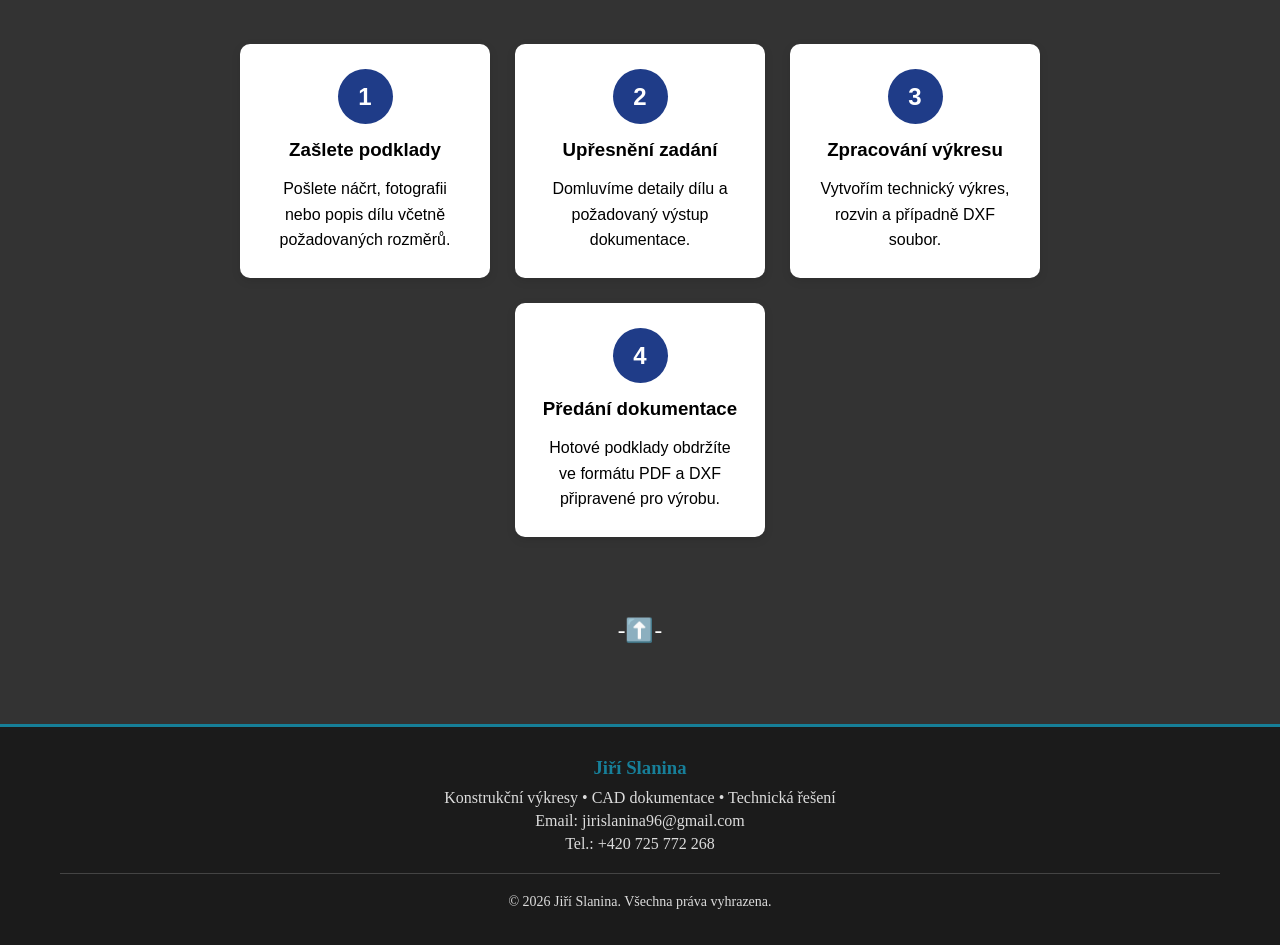
==== commit e042181e: "Add files via upload" ====
--- a/index.html
+++ b/index.html
@@ -9,6 +9,10 @@
     <title>Jiří Slanina - Tech-Konstruktér CAD</title>
 </head>
 
+<div id="hlavni-obsah">
+
+</div>
+
 <body>
 
     <header>
@@ -33,6 +37,7 @@
     </div>
 
 </header>
+
 
     <div class="scroll-btn">
         <a href="#projekty">Přejít na projekty ↓</a>
@@ -107,7 +112,7 @@
                         <li>Individuální přístup</li>
                     </ul>
 
-                    <a href="kontakt.html" target="_blank" class="btn-primary">
+                    <a href="kontakt.html" class="btn-primary">
                         Nezávazná poptávka
                     </a>
 
@@ -176,35 +181,42 @@
             <img src="project/Držak světla v kabině.png" alt="Projekt 3">
             <h3>Držák světla v kabině</h3>
             <p>Ohýbaný díl s drážkami a otvory + rozvin s DXF.</p>
-            <a href="project/Žebro 200x80x8.pdf" download>Stáhnout PDF</a>
+            <a href="project/Žebro 200x80x8.pdf" download>Stáhnout&nbsp;PDF</a>
         </div>
 
         <div class="projekt">
             <img src="project/Podložka.png" alt="Projekt 4">
             <h3>Podložka</h3>
             <p>Technický výkres podložky pro usazení trubky.</p>
-            <a href="project/Konzole-1.pdf" download>Stáhnout PDF</a>
+            <a href="project/Konzole-1.pdf" download>Stáhnout&nbsp;PDF</a>
         </div>
 
         <div class="projekt">
             <img src="project/Výpalek s otvorem.png" alt="Projekt 5">
             <h3>Krytka</h3>
             <p>Zakrývací plech.</p>
-            <a href="project/Výpalek s otvorem.pdf" download>Stáhnout PDF</a>
+            <a href="project/Výpalek s otvorem.pdf" download>Stáhnout&nbsp;PDF</a>
         </div>
 
         <div class="projekt">
             <img src="project/Štítek bok rámu.png" alt="Projekt 5">
             <h3>Štítek pro gravír</h3>
             <p>Štítek na boční plech rámu, pro gravírování vlastnosti rámu.</p>
-            <a href="project/Štítek bok rámu.pdf" download>Stáhnout PDF</a>
+            <a href="project/Štítek bok rámu.pdf" download>Stáhnout&nbsp;PDF</a>
         </div>
 
         <div class="projekt">
             <img src="project/Žebro k zavaření.png" alt="">
             <h3>Žebro na trubku</h3>
             <p>Žebro k zavaření na trubku, který bude držet boční plechy.</p>
-            <a href="project/Žebro k zavaření.pdf"></a>
+            <a href="project/Žebro k zavaření.pdf">Stáhnout&nbsp;PDF</a>
+        </div>
+
+        <div class="projekt">
+            <img src="project/U-profil.vyk.png" alt="">
+            <h3>U-profil s otvory</h3>
+            <p>Ohnutý výpalek do tvaru U s otvory pro kabely a šrouby</p>
+            <a href="project/U-profil.pdf">Stáhnout&nbsp;PDF</a>
         </div>
 
     </div>
@@ -260,6 +272,12 @@
 
 
     </main>
+
+
+<div class="btn-up">
+    <a href="#hlavni-obsah" class="btn-down">-⬆️-</a>
+</div>
+    
     <!--**************************KONEC MAIN***************************
 -->
 
--- a/index-style.css
+++ b/index-style.css
@@ -515,6 +515,18 @@
 
 
 
+.btn-up{
+    text-align: center;
+    margin: 2vw auto;
+}
+
+.btn-up a{
+    text-decoration: none;
+    font-size: clamp(20px, 1.8vw, 36px);
+    color: #fff;
+}
+
+
 
 /*      FOOTER
 */
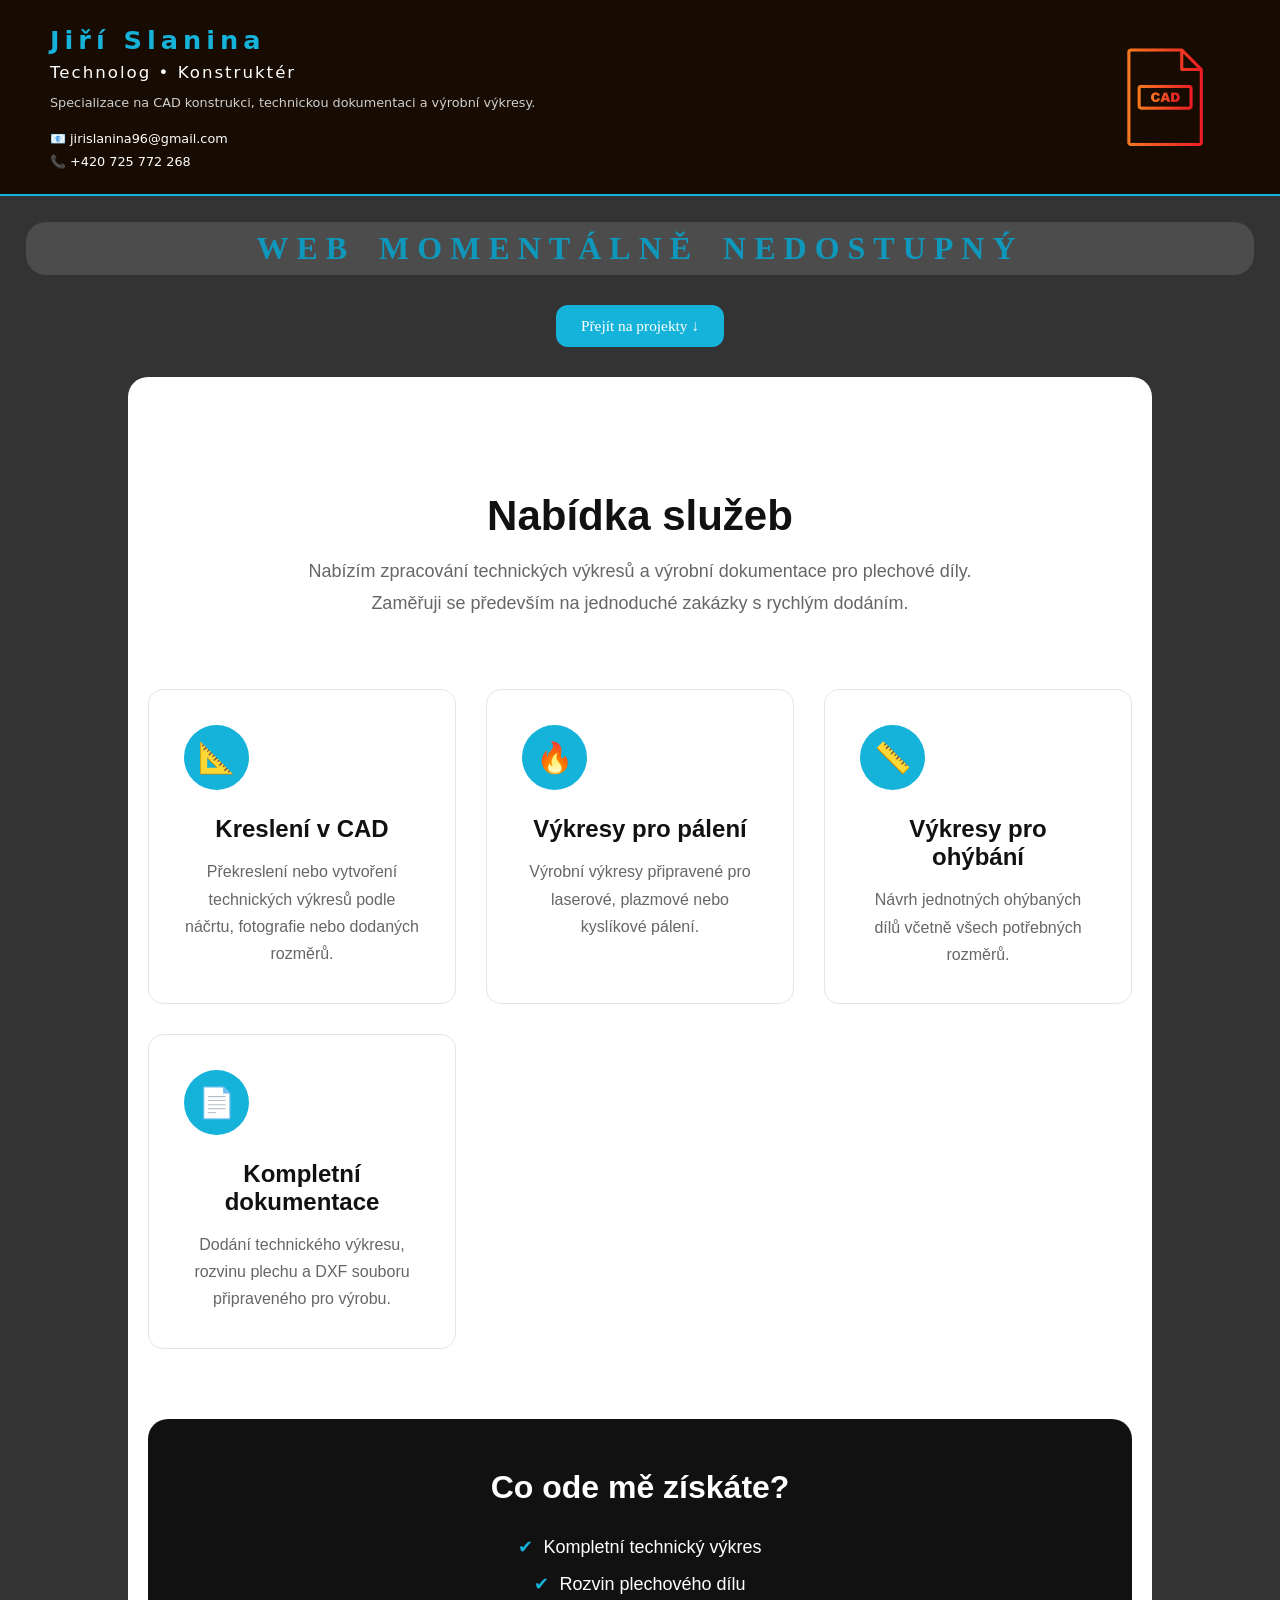
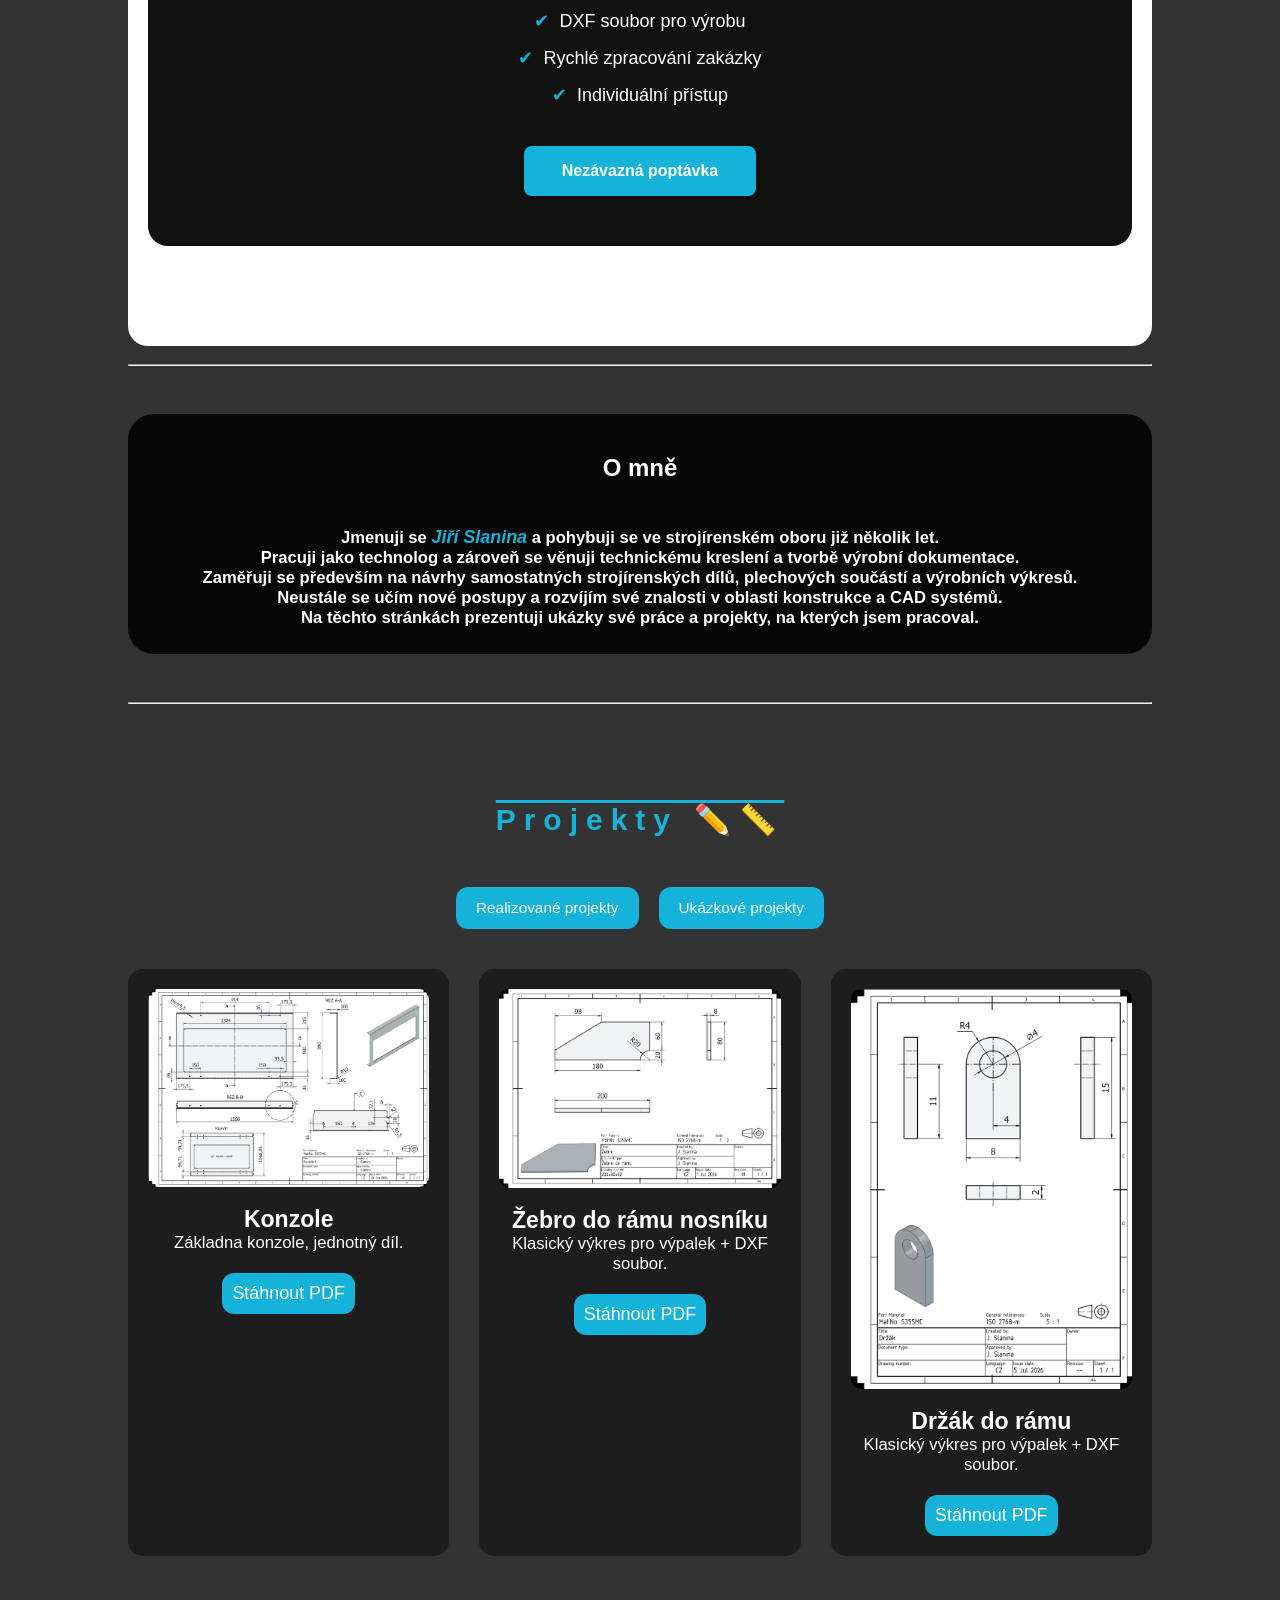
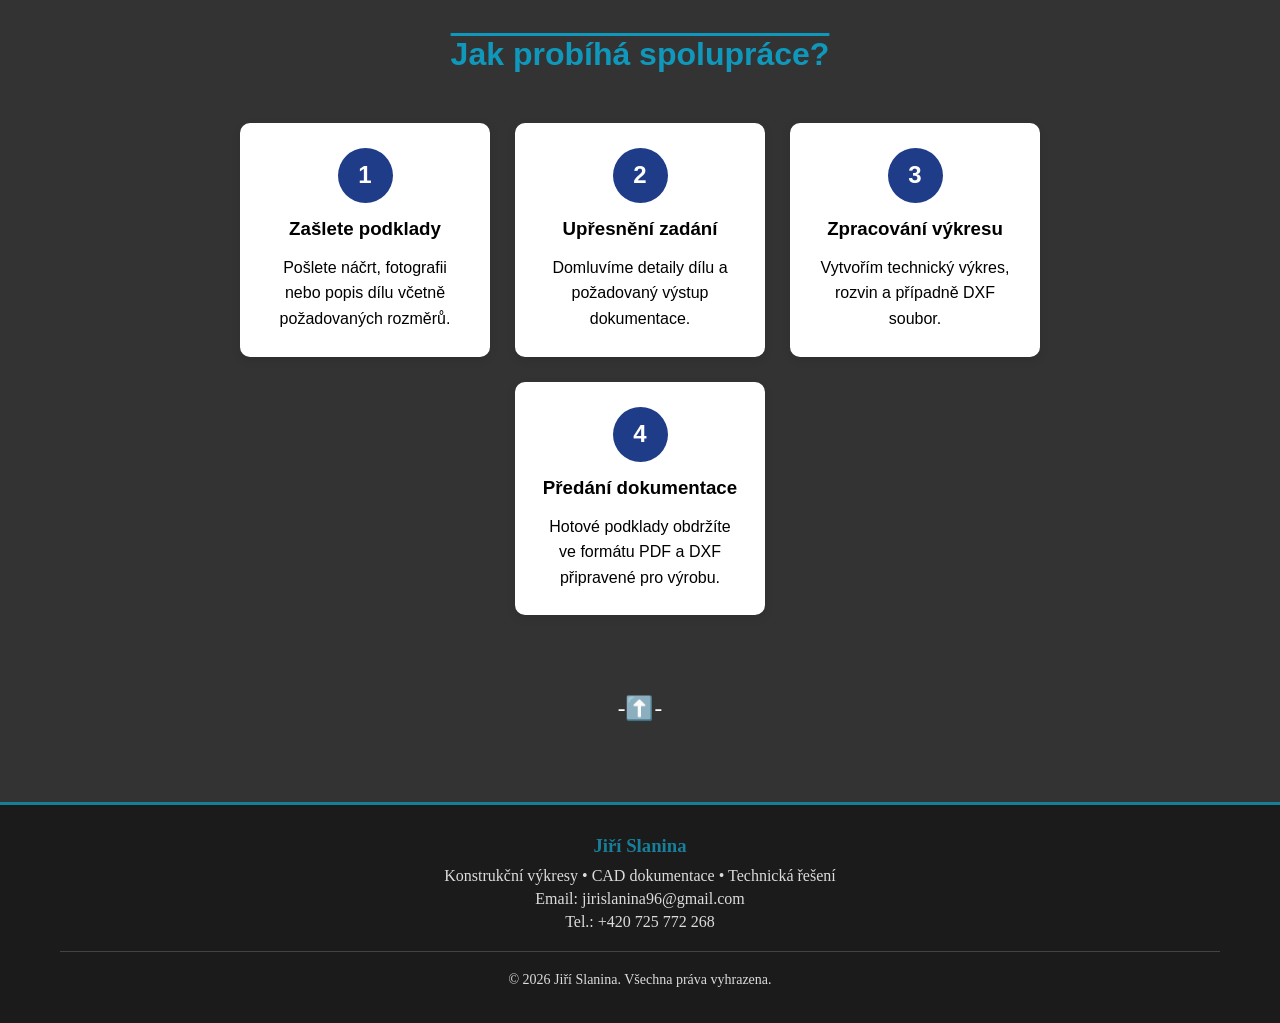
==== commit a3808e60: "Add files via upload" ====
--- a/index.html
+++ b/index.html
@@ -17,27 +17,30 @@
 
     <header>
 
-    <div class="header-info">
-
-        <div class="hlavicka">
-            <h2>Jiří Slanina</h2>
-            <p>Technolog • Konstruktér</p>
-            <span>Specializace na CAD konstrukci, technickou dokumentaci a výrobní výkresy.</span>
+        <div class="header-info">
+
+            <div class="hlavicka">
+                <h2>Jiří Slanina</h2>
+                <p>Technolog • Konstruktér</p>
+                <span>Specializace na CAD konstrukci, technickou dokumentaci a výrobní výkresy.</span>
+            </div>
+
+            <div class="contact">
+                <h4>📧 jirislanina96@gmail.com</h4>
+                <h4>📞 +420 725 772 268</h4>
+            </div>
+
         </div>
 
-        <div class="contact">
-            <h4>📧 jirislanina96@gmail.com</h4>
-            <h4>📞 +420 725 772 268</h4>
+        <div class="ikona">
+            <img src="img/cad-ikon.png" alt="CAD ikona">
         </div>
 
+    </header>
+
+    <div class="out">
+        <h1>Web momentálně nedostupný</h1>
     </div>
-
-    <div class="ikona">
-        <img src="img/cad-ikon.png" alt="CAD ikona">
-    </div>
-
-</header>
-
 
     <div class="scroll-btn">
         <a href="#projekty">Přejít na projekty ↓</a>
@@ -124,160 +127,161 @@
         <!--****************************-->
 
 
-<br>
-<hr>
-<br>
+        <br>
+        <hr>
+        <br>
         <div class="me">
             <h1>O mně</h1>
             <h3>Jmenuji se <i>Jiří Slanina</i> a pohybuji se ve strojírenském oboru již několik let. <br>Pracuji
-                jako technolog a zároveň se věnuji technickému kreslení a tvorbě výrobní dokumentace. <br>Zaměřuji se především na návrhy samostatných strojírenských dílů, plechových součástí a výrobních
+                jako technolog a zároveň se věnuji technickému kreslení a tvorbě výrobní dokumentace. <br>Zaměřuji se
+                především na návrhy samostatných strojírenských dílů, plechových součástí a výrobních
                 výkresů. <br>Neustále se učím nové postupy a rozvíjím své znalosti v oblasti konstrukce a CAD
                 systémů. <br>Na těchto stránkách prezentuji ukázky své práce a projekty, na kterých jsem pracoval.
             </h3>
         </div>
         <br>
-<hr>
-<br>
-    <section class="projekty" id="projekty">
-
-        <h1>Projekty&nbsp;✏️📏</h1>
-
-        <div class="projekty-menu">
-            <button id="btn-real">Realizované projekty</button>
-            <button id="btn-test">Ukázkové projekty</button>
-        </div>
-
-    <!-- REALIZOVANÉ -->
-
-        <div class="projekty-row" id="realizovane">
-
-        <div class="projekt">
-            <img src="project/konzole.png" alt="Projekt 4">
-            <h3>Konzole</h3>
-            <p>Základna konzole, jednotný díl.</p>
-            <a href="project/Konzole-1.pdf" download>Stáhnout PDF</a>
-        </div>
-
-        <div class="projekt">
-            <img src="project/Žebro do rámu.png" alt="Projekt 2">
-            <h3>Žebro do rámu nosníku</h3>
-            <p>Klasický výkres pro výpalek + DXF soubor.</p>
-            <a href="project/Žebro 200x80x8.pdf" download>Stáhnout PDF</a>
-        </div>
-
-        <div class="projekt">
-            <img src="project/Držák.png" alt="Projekt 2">
-            <h3>Držák do rámu</h3>
-            <p>Klasický výkres pro výpalek + DXF soubor.</p>
-            <a href="project/Držák.pdf" download>Stáhnout PDF</a>
-        </div>
+        <hr>
+        <br>
+        <section class="projekty" id="projekty">
+
+            <h1>Projekty&nbsp;✏️📏</h1>
+
+            <div class="projekty-menu">
+                <button id="btn-real">Realizované projekty</button>
+                <button id="btn-test">Ukázkové projekty</button>
+            </div>
+
+            <!-- REALIZOVANÉ -->
+
+            <div class="projekty-row" id="realizovane">
+
+                <div class="projekt">
+                    <img src="project/konzole.png" alt="Projekt 4">
+                    <h3>Konzole</h3>
+                    <p>Základna konzole, jednotný díl.</p>
+                    <a href="project/Konzole-1.pdf" download>Stáhnout PDF</a>
+                </div>
+
+                <div class="projekt">
+                    <img src="project/Žebro do rámu.png" alt="Projekt 2">
+                    <h3>Žebro do rámu nosníku</h3>
+                    <p>Klasický výkres pro výpalek + DXF soubor.</p>
+                    <a href="project/Žebro 200x80x8.pdf" download>Stáhnout PDF</a>
+                </div>
+
+                <div class="projekt">
+                    <img src="project/Držák.png" alt="Projekt 2">
+                    <h3>Držák do rámu</h3>
+                    <p>Klasický výkres pro výpalek + DXF soubor.</p>
+                    <a href="project/Držák.pdf" download>Stáhnout PDF</a>
+                </div>
+            </div>
+
+            <!--                         UKÁZKOVÉ                  -->
+
+            <div class="projekty-row" id="ukazkove">
+
+                <div class="projekt">
+                    <img src="project/Držak světla v kabině.png" alt="Projekt 3">
+                    <h3>Držák světla v kabině</h3>
+                    <p>Ohýbaný díl s drážkami a otvory + rozvin s DXF.</p>
+                    <a href="project/Žebro 200x80x8.pdf" download>Stáhnout&nbsp;PDF</a>
+                </div>
+
+                <div class="projekt">
+                    <img src="project/Podložka.png" alt="Projekt 4">
+                    <h3>Podložka</h3>
+                    <p>Technický výkres podložky pro usazení trubky.</p>
+                    <a href="project/Konzole-1.pdf" download>Stáhnout&nbsp;PDF</a>
+                </div>
+
+                <div class="projekt">
+                    <img src="project/Výpalek s otvorem.png" alt="Projekt 5">
+                    <h3>Krytka</h3>
+                    <p>Zakrývací plech.</p>
+                    <a href="project/Výpalek s otvorem.pdf" download>Stáhnout&nbsp;PDF</a>
+                </div>
+
+                <div class="projekt">
+                    <img src="project/Štítek bok rámu.png" alt="Projekt 5">
+                    <h3>Štítek pro gravír</h3>
+                    <p>Štítek na boční plech rámu, pro gravírování vlastnosti rámu.</p>
+                    <a href="project/Štítek bok rámu.pdf" download>Stáhnout&nbsp;PDF</a>
+                </div>
+
+                <div class="projekt">
+                    <img src="project/Žebro k zavaření.png" alt="">
+                    <h3>Žebro na trubku</h3>
+                    <p>Žebro k zavaření na trubku, který bude držet boční plechy.</p>
+                    <a href="project/Žebro k zavaření.pdf">Stáhnout&nbsp;PDF</a>
+                </div>
+
+                <div class="projekt">
+                    <img src="project/U-profil.vyk.png" alt="">
+                    <h3>U-profil s otvory</h3>
+                    <p>Ohnutý výpalek do tvaru U s otvory pro kabely a šrouby</p>
+                    <a href="project/U-profil.pdf">Stáhnout&nbsp;PDF</a>
+                </div>
+
+            </div>
+
+        </section>
+
+
+        <section class="spoluprace">
+
+            <h1>Jak probíhá spolupráce?</h1>
+
+            <div class="kroky">
+
+                <div class="krok">
+                    <span>1</span>
+                    <h3>Zašlete podklady</h3>
+                    <p>
+                        Pošlete náčrt, fotografii nebo popis dílu
+                        včetně požadovaných rozměrů.
+                    </p>
+                </div>
+
+                <div class="krok">
+                    <span>2</span>
+                    <h3>Upřesnění zadání</h3>
+                    <p>
+                        Domluvíme detaily dílu a požadovaný
+                        výstup dokumentace.
+                    </p>
+                </div>
+
+                <div class="krok">
+                    <span>3</span>
+                    <h3>Zpracování výkresu</h3>
+                    <p>
+                        Vytvořím technický výkres, rozvin
+                        a případně DXF soubor.
+                    </p>
+                </div>
+
+                <div class="krok">
+                    <span>4</span>
+                    <h3>Předání dokumentace</h3>
+                    <p>
+                        Hotové podklady obdržíte ve formátu
+                        PDF a DXF připravené pro výrobu.
+                    </p>
+                </div>
+
+            </div>
+
+        </section>
+
+
+    </main>
+
+
+    <div class="btn-up">
+        <a href="#hlavni-obsah" class="btn-down">-⬆️-</a>
     </div>
 
-    <!--                         UKÁZKOVÉ                  -->
-
-    <div class="projekty-row" id="ukazkove">
-
-        <div class="projekt">
-            <img src="project/Držak světla v kabině.png" alt="Projekt 3">
-            <h3>Držák světla v kabině</h3>
-            <p>Ohýbaný díl s drážkami a otvory + rozvin s DXF.</p>
-            <a href="project/Žebro 200x80x8.pdf" download>Stáhnout&nbsp;PDF</a>
-        </div>
-
-        <div class="projekt">
-            <img src="project/Podložka.png" alt="Projekt 4">
-            <h3>Podložka</h3>
-            <p>Technický výkres podložky pro usazení trubky.</p>
-            <a href="project/Konzole-1.pdf" download>Stáhnout&nbsp;PDF</a>
-        </div>
-
-        <div class="projekt">
-            <img src="project/Výpalek s otvorem.png" alt="Projekt 5">
-            <h3>Krytka</h3>
-            <p>Zakrývací plech.</p>
-            <a href="project/Výpalek s otvorem.pdf" download>Stáhnout&nbsp;PDF</a>
-        </div>
-
-        <div class="projekt">
-            <img src="project/Štítek bok rámu.png" alt="Projekt 5">
-            <h3>Štítek pro gravír</h3>
-            <p>Štítek na boční plech rámu, pro gravírování vlastnosti rámu.</p>
-            <a href="project/Štítek bok rámu.pdf" download>Stáhnout&nbsp;PDF</a>
-        </div>
-
-        <div class="projekt">
-            <img src="project/Žebro k zavaření.png" alt="">
-            <h3>Žebro na trubku</h3>
-            <p>Žebro k zavaření na trubku, který bude držet boční plechy.</p>
-            <a href="project/Žebro k zavaření.pdf">Stáhnout&nbsp;PDF</a>
-        </div>
-
-        <div class="projekt">
-            <img src="project/U-profil.vyk.png" alt="">
-            <h3>U-profil s otvory</h3>
-            <p>Ohnutý výpalek do tvaru U s otvory pro kabely a šrouby</p>
-            <a href="project/U-profil.pdf">Stáhnout&nbsp;PDF</a>
-        </div>
-
-    </div>
-
-</section>
-
-
-        <section class="spoluprace">
-
-    <h1>Jak probíhá spolupráce?</h1>
-
-    <div class="kroky">
-
-        <div class="krok">
-            <span>1</span>
-            <h3>Zašlete podklady</h3>
-            <p>
-                Pošlete náčrt, fotografii nebo popis dílu
-                včetně požadovaných rozměrů.
-            </p>
-        </div>
-
-        <div class="krok">
-            <span>2</span>
-            <h3>Upřesnění zadání</h3>
-            <p>
-                Domluvíme detaily dílu a požadovaný
-                výstup dokumentace.
-            </p>
-        </div>
-
-        <div class="krok">
-            <span>3</span>
-            <h3>Zpracování výkresu</h3>
-            <p>
-                Vytvořím technický výkres, rozvin
-                a případně DXF soubor.
-            </p>
-        </div>
-
-        <div class="krok">
-            <span>4</span>
-            <h3>Předání dokumentace</h3>
-            <p>
-                Hotové podklady obdržíte ve formátu
-                PDF a DXF připravené pro výrobu.
-            </p>
-        </div>
-
-    </div>
-
-</section>
-
-
-    </main>
-
-
-<div class="btn-up">
-    <a href="#hlavni-obsah" class="btn-down">-⬆️-</a>
-</div>
-    
     <!--**************************KONEC MAIN***************************
 -->
 
@@ -300,7 +304,7 @@
         </div>
     </footer>
 
-<script src="script.js"></script>
+    <script src="script.js"></script>
 </body>
 
 </html>
--- a/index-style.css
+++ b/index-style.css
@@ -1,13 +1,13 @@
-*{
+* {
     margin: 0;
     padding: 0;
-    box-sizing:border-box;
+    box-sizing: border-box;
 }
 
 
 /*      BODY
 */
-body{
+body {
     background-color: #000000cc;
 }
 
@@ -25,7 +25,7 @@
 
 /*      HEADER
 */
-header{
+header {
     width: 100%;
     background-color: rgb(24, 12, 2);
     border-bottom: 2px solid #15b2da;
@@ -37,66 +37,66 @@
     padding: 25px 50px;
 
     font-family: system-ui, -apple-system, BlinkMacSystemFont,
-                 'Segoe UI', Roboto, Oxygen, Ubuntu, Cantarell,
-                 'Open Sans', 'Helvetica Neue', sans-serif;
-}
-
-.header-info{
+        'Segoe UI', Roboto, Oxygen, Ubuntu, Cantarell,
+        'Open Sans', 'Helvetica Neue', sans-serif;
+}
+
+.header-info {
     display: flex;
     flex-direction: column;
     gap: 20px;
 }
 
-.hlavicka h2{
+.hlavicka h2 {
     font-size: clamp(24px, 2vw, 40px);
     color: #15b2da;
     letter-spacing: 5px;
     margin-bottom: 8px;
 }
 
-.hlavicka p{
+.hlavicka p {
     font-size: clamp(15px, 1.3vw, 24px);
     color: #ffffff;
     letter-spacing: 2px;
     margin-bottom: 10px;
 }
 
-.hlavicka span{
+.hlavicka span {
     color: #cfcfcf;
     font-size: clamp(12px, 1vw, 18px);
 }
 
-.contact{
+.contact {
     display: flex;
     flex-direction: column;
     gap: 8px;
 }
 
-.contact h4{
+.contact h4 {
     color: white;
     font-size: clamp(12px, 1vw, 18px);
     font-weight: 500;
 }
 
-.ikona img{
+.ikona img {
     width: 130px;
     display: block;
 }
 
-@media (max-width: 768px){
-
-    header{
+@media (max-width: 768px) {
+
+    header {
         flex-direction: column;
         text-align: center;
         gap: 25px;
         padding: 25px 15px;
     }
 
-    .header-info{
+    .header-info {
         align-items: center;
     }
 
-    .ikona img{
+    .ikona img {
         width: 100px;
     }
 }
@@ -106,21 +106,37 @@
 
 
 
+.out {
+    text-align: center;
+    margin: 2vw;
+    background-color: #ffffff1f;
+    border-radius: 20px;
+}
+
+.out h1 {
+    font-size: clamp(28px, 2.5vw, 38px);
+    color: #0f98bb;
+    letter-spacing: 8px;
+    word-spacing: 8px;
+    text-transform: uppercase;
+    padding: 8px 10px;
+}
+
 
 
 /*tlačítko posunutí*/
-html{
+html {
     scroll-behavior: smooth;
 }
 
-.scroll-btn{
+.scroll-btn {
     white-space: nowrap;
     text-align: center;
     margin: 30px auto;
     cursor: pointer;
 }
 
-.scroll-btn a{
+.scroll-btn a {
     display: inline-block;
     padding: 12px 25px;
     background-color: #15b2da;
@@ -131,7 +147,7 @@
     transition: 0.3s;
 }
 
-.scroll-btn a:hover{
+.scroll-btn a:hover {
     background-color: #0f98bb;
     transform: translateY(-3px);
 }
@@ -148,133 +164,133 @@
 
 
 /**************************************************zkušební */
-.services{
-    background:#ffffff;
-    padding:100px 20px;
+.services {
+    background: #ffffff;
+    padding: 100px 20px;
     border-radius: 20px;
 }
 
-.container{
-    max-width:1200px;
-    margin:auto;
-}
-
-.section-title{
-    text-align:center;
-    margin-bottom:70px;
-}
-
-.section-title span{
-    color:#15b2da;
-    font-weight:700;
-    letter-spacing:2px;
+.container {
+    max-width: 1200px;
+    margin: auto;
+}
+
+.section-title {
+    text-align: center;
+    margin-bottom: 70px;
+}
+
+.section-title span {
+    color: #15b2da;
+    font-weight: 700;
+    letter-spacing: 2px;
     font-size: clamp(14px, 1.5vw, 28px);
     text-decoration: overline;
 }
 
-.section-title h2{
-    font-size:42px;
-    color:#111;
-    margin:15px 0;
-}
-
-.section-title p{
-    max-width:700px;
-    margin:auto;
-    color:#666;
-    line-height:1.8;
-    font-size:18px;
-}
-
-.services-grid{
-    display:grid;
-    grid-template-columns:repeat(auto-fit,minmax(260px,1fr));
-    gap:30px;
-}
-
-.service-box{
-    background:#fff;
-    border:1px solid #e5e5e5;
-    border-radius:15px;
-    padding:35px;
-    transition:.3s;
-}
-
-.service-box:hover{
-    transform:translateY(-8px);
-    border-color:#15b2da;
-    box-shadow:0 15px 35px rgba(0,0,0,.08);
-}
-
-.icon{
-    width:65px;
-    height:65px;
-    background:#15b2da;
-    color:#fff;
-    border-radius:50%;
-    display:flex;
-    justify-content:center;
-    align-items:center;
-    font-size:30px;
-    margin-bottom:25px;
-}
-
-.service-box h3{
-    font-size:24px;
-    margin-bottom:15px;
-    color:#111;
-}
-
-.service-box p{
-    color:#666;
-    line-height:1.7;
-}
-
-.service-info{
-    margin-top:70px;
-    background:#111;
-    color:#fff;
-    border-radius:20px;
-    padding:50px;
-    text-align:center;
-}
-
-.service-info h3{
-    font-size:32px;
-    margin-bottom:30px;
-}
-
-.service-info ul{
-    list-style:none;
-    padding:0;
-    margin:0 0 40px;
-}
-
-.service-info li{
-    margin:15px 0;
-    font-size:18px;
-}
-
-.service-info li::before{
-    content:"✔";
-    color:#15b2da;
-    margin-right:10px;
-}
-
-.btn-primary{
-    display:inline-block;
-    background:#15b2da;
-    color:#fff;
-    padding:16px 38px;
-    border-radius:8px;
-    text-decoration:none;
-    font-weight:600;
-    transition:.3s;
-}
-
-.btn-primary:hover{
-    background:#0f98bb;
-    transform:translateY(-3px);
+.section-title h2 {
+    font-size: 42px;
+    color: #111;
+    margin: 15px 0;
+}
+
+.section-title p {
+    max-width: 700px;
+    margin: auto;
+    color: #666;
+    line-height: 1.8;
+    font-size: 18px;
+}
+
+.services-grid {
+    display: grid;
+    grid-template-columns: repeat(auto-fit, minmax(260px, 1fr));
+    gap: 30px;
+}
+
+.service-box {
+    background: #fff;
+    border: 1px solid #e5e5e5;
+    border-radius: 15px;
+    padding: 35px;
+    transition: .3s;
+}
+
+.service-box:hover {
+    transform: translateY(-8px);
+    border-color: #15b2da;
+    box-shadow: 0 15px 35px rgba(0, 0, 0, .08);
+}
+
+.icon {
+    width: 65px;
+    height: 65px;
+    background: #15b2da;
+    color: #fff;
+    border-radius: 50%;
+    display: flex;
+    justify-content: center;
+    align-items: center;
+    font-size: 30px;
+    margin-bottom: 25px;
+}
+
+.service-box h3 {
+    font-size: 24px;
+    margin-bottom: 15px;
+    color: #111;
+}
+
+.service-box p {
+    color: #666;
+    line-height: 1.7;
+}
+
+.service-info {
+    margin-top: 70px;
+    background: #111;
+    color: #fff;
+    border-radius: 20px;
+    padding: 50px;
+    text-align: center;
+}
+
+.service-info h3 {
+    font-size: 32px;
+    margin-bottom: 30px;
+}
+
+.service-info ul {
+    list-style: none;
+    padding: 0;
+    margin: 0 0 40px;
+}
+
+.service-info li {
+    margin: 15px 0;
+    font-size: 18px;
+}
+
+.service-info li::before {
+    content: "✔";
+    color: #15b2da;
+    margin-right: 10px;
+}
+
+.btn-primary {
+    display: inline-block;
+    background: #15b2da;
+    color: #fff;
+    padding: 16px 38px;
+    border-radius: 8px;
+    text-decoration: none;
+    font-weight: 600;
+    transition: .3s;
+}
+
+.btn-primary:hover {
+    background: #0f98bb;
+    transform: translateY(-3px);
 }
 
 
@@ -295,51 +311,51 @@
 /*      MAIN
 */
 
-main{
+main {
     width: 80%;
     text-align: center;
     margin: 2vw auto;
-    font-family:'Trebuchet MS', 'Lucida Sans Unicode', 'Lucida Grande', 'Lucida Sans', Arial, sans-serif;
-}
-
-.me{
+    font-family: 'Trebuchet MS', 'Lucida Sans Unicode', 'Lucida Grande', 'Lucida Sans', Arial, sans-serif;
+}
+
+.me {
     background-color: rgba(0, 0, 0, 0.863);
     padding: 2vw;
     border-radius: 2vw;
     margin: 30px auto;
 }
 
-.me:hover{
+.me:hover {
     background-color: #f1e6e61a;
     transition: background 0.7s;
 }
 
-.me h1{
+.me h1 {
     font-size: clamp(24px, 1.7vw, 32px);
     padding: 15px;
     text-align: center;
     color: #fff;
 }
 
-.me h3{
+.me h3 {
     font-size: clamp(12px, 1.3vw, 22px);
     text-align: center;
     margin-top: 30px;
     color: #fff;
 }
 
-.me h3 i{
+.me h3 i {
     color: #15b2da;
     font-size: clamp(14px, 1.4vw, 24px);
 }
 
 
 
-.projekty{
+.projekty {
     margin: 2vw auto;
 }
 
-.projekty h1{
+.projekty h1 {
     margin-top: 80px;
     margin-bottom: 50px;
     text-decoration: overline;
@@ -348,7 +364,7 @@
     font-size: clamp(30px, 2.2vw, 40px);
 }
 
-.projekty-row{
+.projekty-row {
     display: grid;
     grid-template-columns: repeat(3, 1fr);
     gap: 30px;
@@ -356,35 +372,35 @@
     margin: auto;
 }
 
-.projekt{
-    background: rgba(0,0,0,0.438);
+.projekt {
+    background: rgba(0, 0, 0, 0.438);
     border-radius: 15px;
     padding: 20px;
     text-align: center;
 }
 
-.projekt:hover{
+.projekt:hover {
     transform: scale(1.05);
 }
 
-.projekt img{
+.projekt img {
     width: 100%;
     border-radius: 10px;
 }
 
-.projekt h3{
+.projekt h3 {
     font-size: clamp(20px, 1.8vw, 30px);
     color: #fff;
     margin-top: 15px;
 }
 
-.projekt p{
+.projekt p {
     font-size: clamp(12px, 1.3vw, 22px);
     margin-bottom: 20px;
     color: #fff;
 }
 
-.projekt a{
+.projekt a {
     text-decoration: none;
     font-size: clamp(10px, 1.4vw, 20px);
     background-color: #15b2da;
@@ -395,33 +411,33 @@
     white-space: nowrap;
 }
 
-.projekt a:hover{
+.projekt a:hover {
     color: #000;
     background-color: #15b3daa8;
     transition: background 0.5s;
 }
 
-@media (max-width:900px){
-    .projekty-row{
-        grid-template-columns: repeat(2,1fr);
+@media (max-width:900px) {
+    .projekty-row {
+        grid-template-columns: repeat(2, 1fr);
     }
 }
 
-@media (max-width:600px){
-    .projekty-row{
+@media (max-width:600px) {
+    .projekty-row {
         grid-template-columns: 1fr;
     }
 }
 
 
-.projekty-menu{
+.projekty-menu {
     display: flex;
     justify-content: center;
     gap: 20px;
     margin-bottom: 40px;
 }
 
-.projekty-menu button{
+.projekty-menu button {
     border: none;
     padding: 12px 20px;
     border-radius: 12px;
@@ -431,7 +447,7 @@
     font-size: clamp(12px, 1.2vw, 18px);
 }
 
-.projekty-menu button:hover{
+.projekty-menu button:hover {
     background-color: #15b3daa8;
     color: black;
     transition: 0.5s;
@@ -439,7 +455,7 @@
 
 /* při načtení stránky budou vidět jen realizované */
 
-#ukazkove{
+#ukazkove {
     display: none;
 }
 
@@ -475,7 +491,7 @@
     padding: 25px;
     background: white;
     border-radius: 10px;
-    box-shadow: 0 3px 10px rgba(0,0,0,0.1);
+    box-shadow: 0 3px 10px rgba(0, 0, 0, 0.1);
     transition: 0.3s;
 }
 
@@ -504,6 +520,7 @@
 .krok p {
     line-height: 1.6;
 }
+
 /*      MAIN END
 */
 
@@ -515,12 +532,12 @@
 
 
 
-.btn-up{
+.btn-up {
     text-align: center;
     margin: 2vw auto;
 }
 
-.btn-up a{
+.btn-up a {
     text-decoration: none;
     font-size: clamp(20px, 1.8vw, 36px);
     color: #fff;
@@ -565,7 +582,4 @@
 
 
 /*      FOOTER END
-*/
-
-
-
+*/
